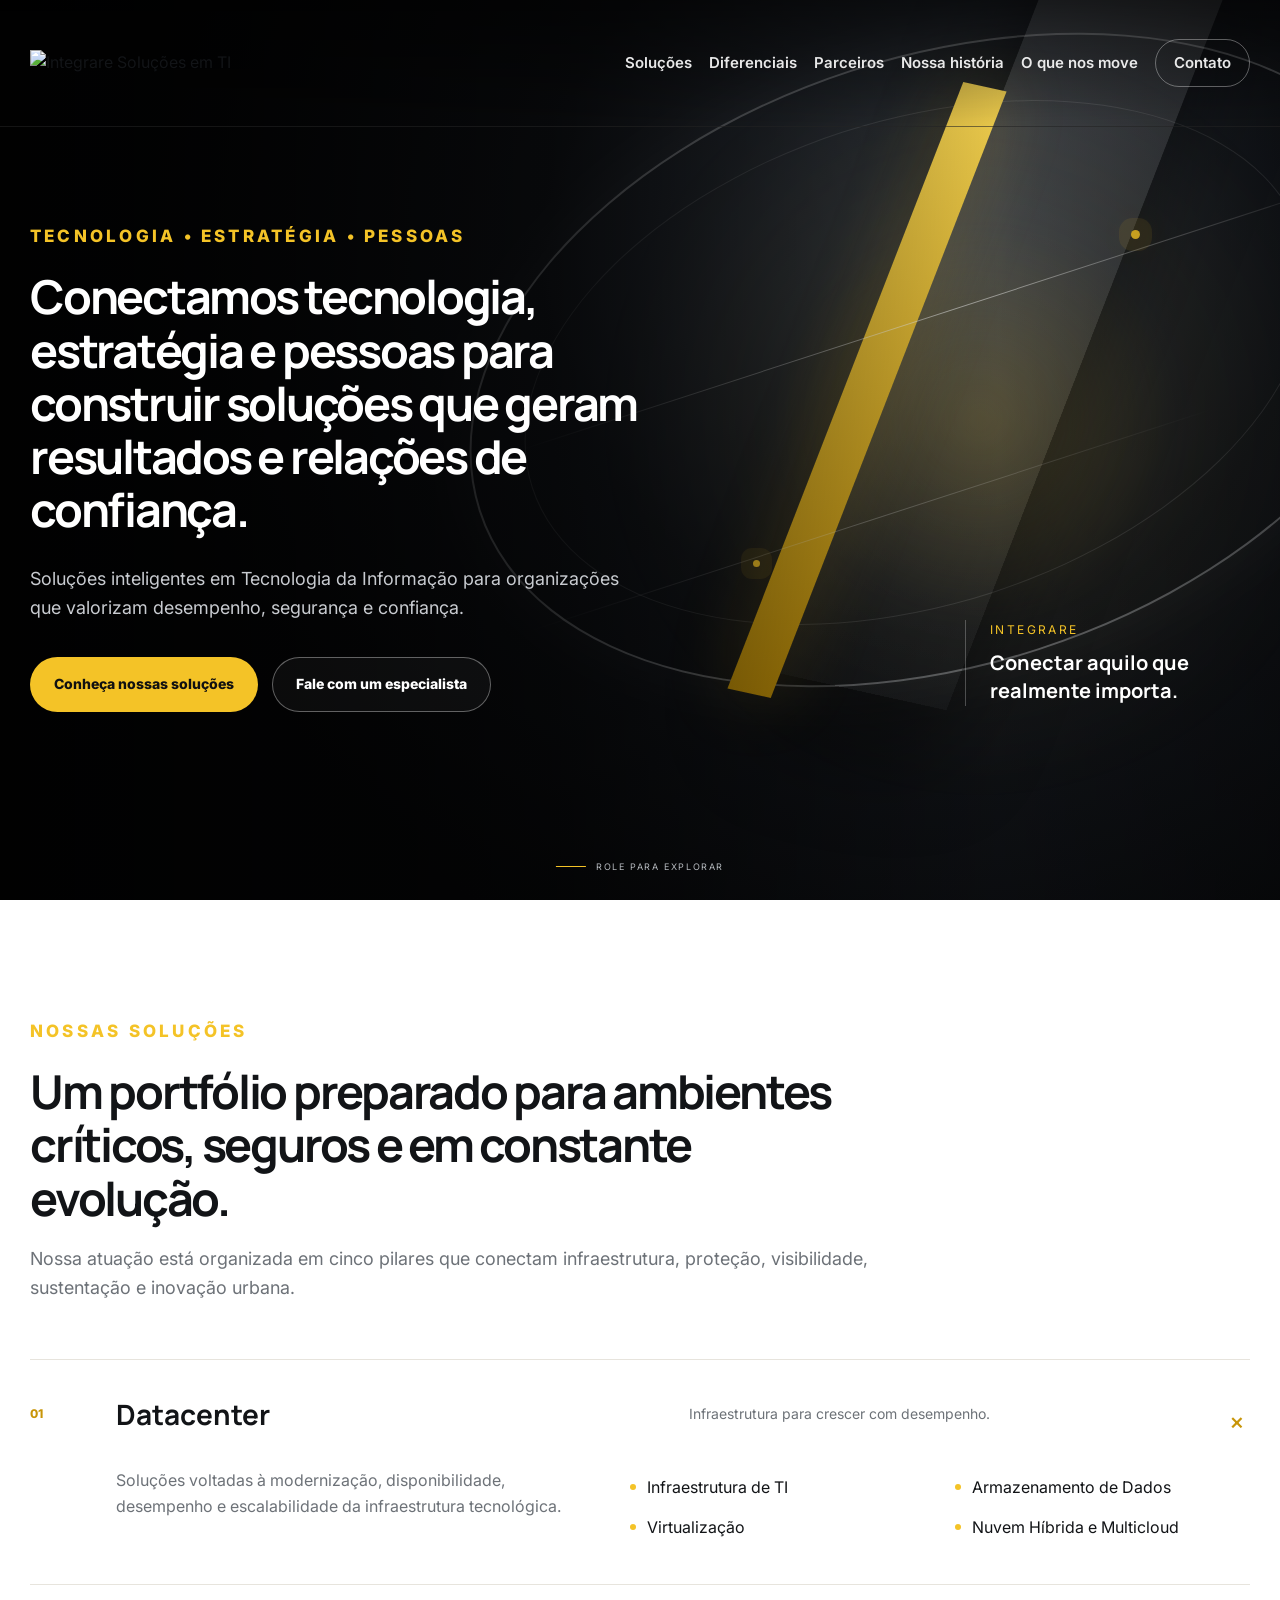
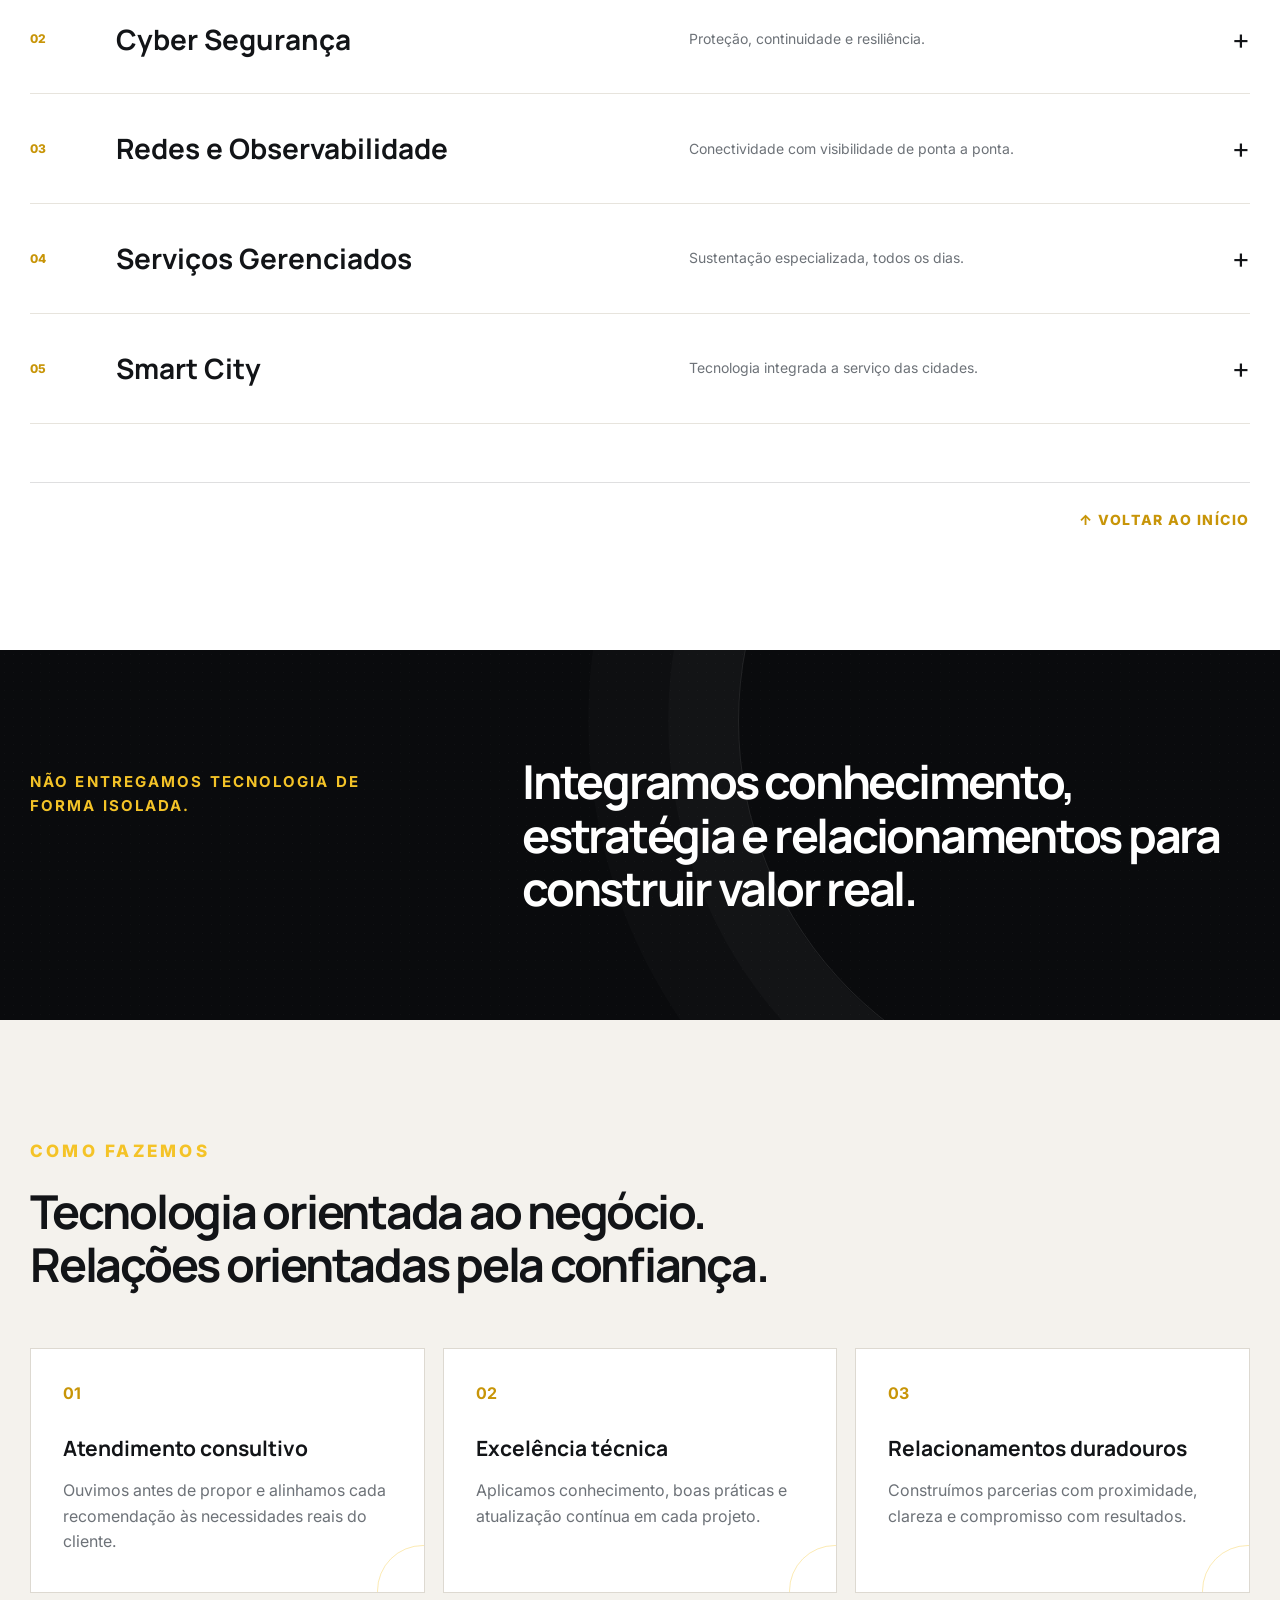
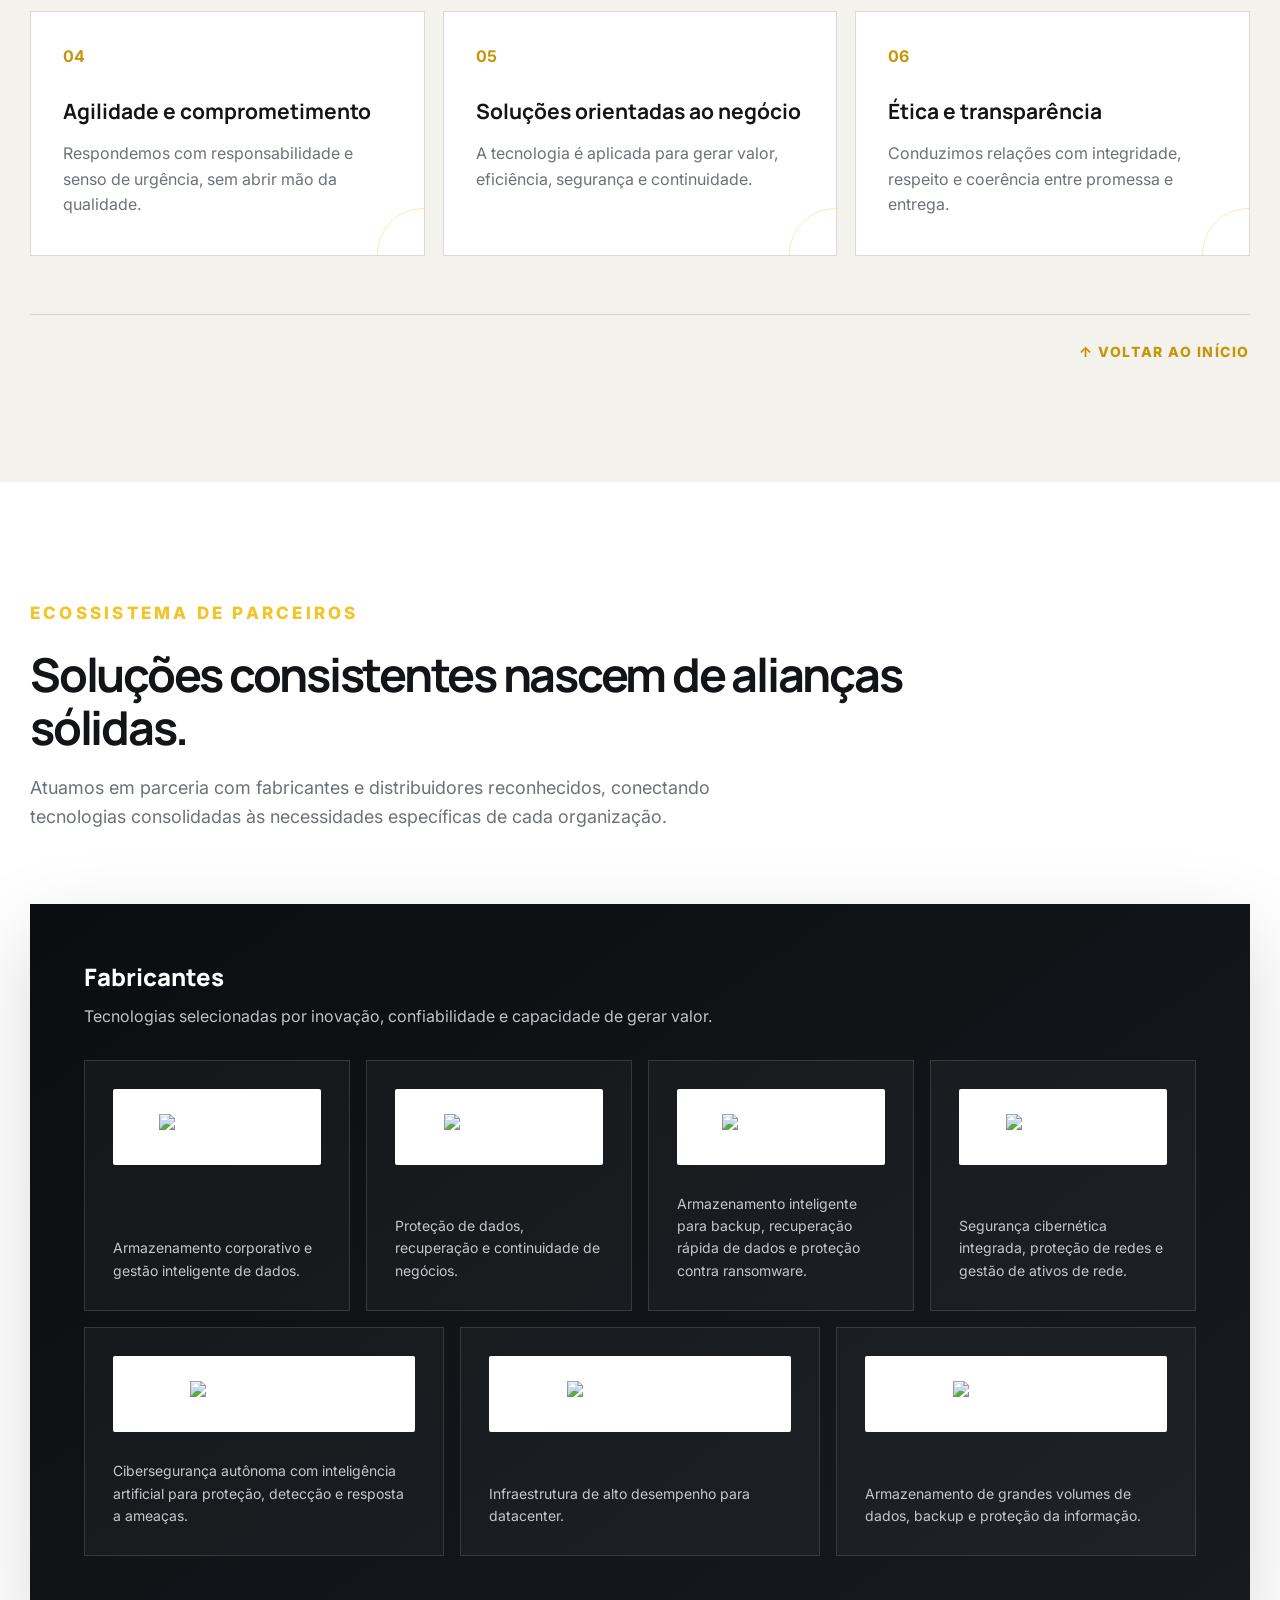
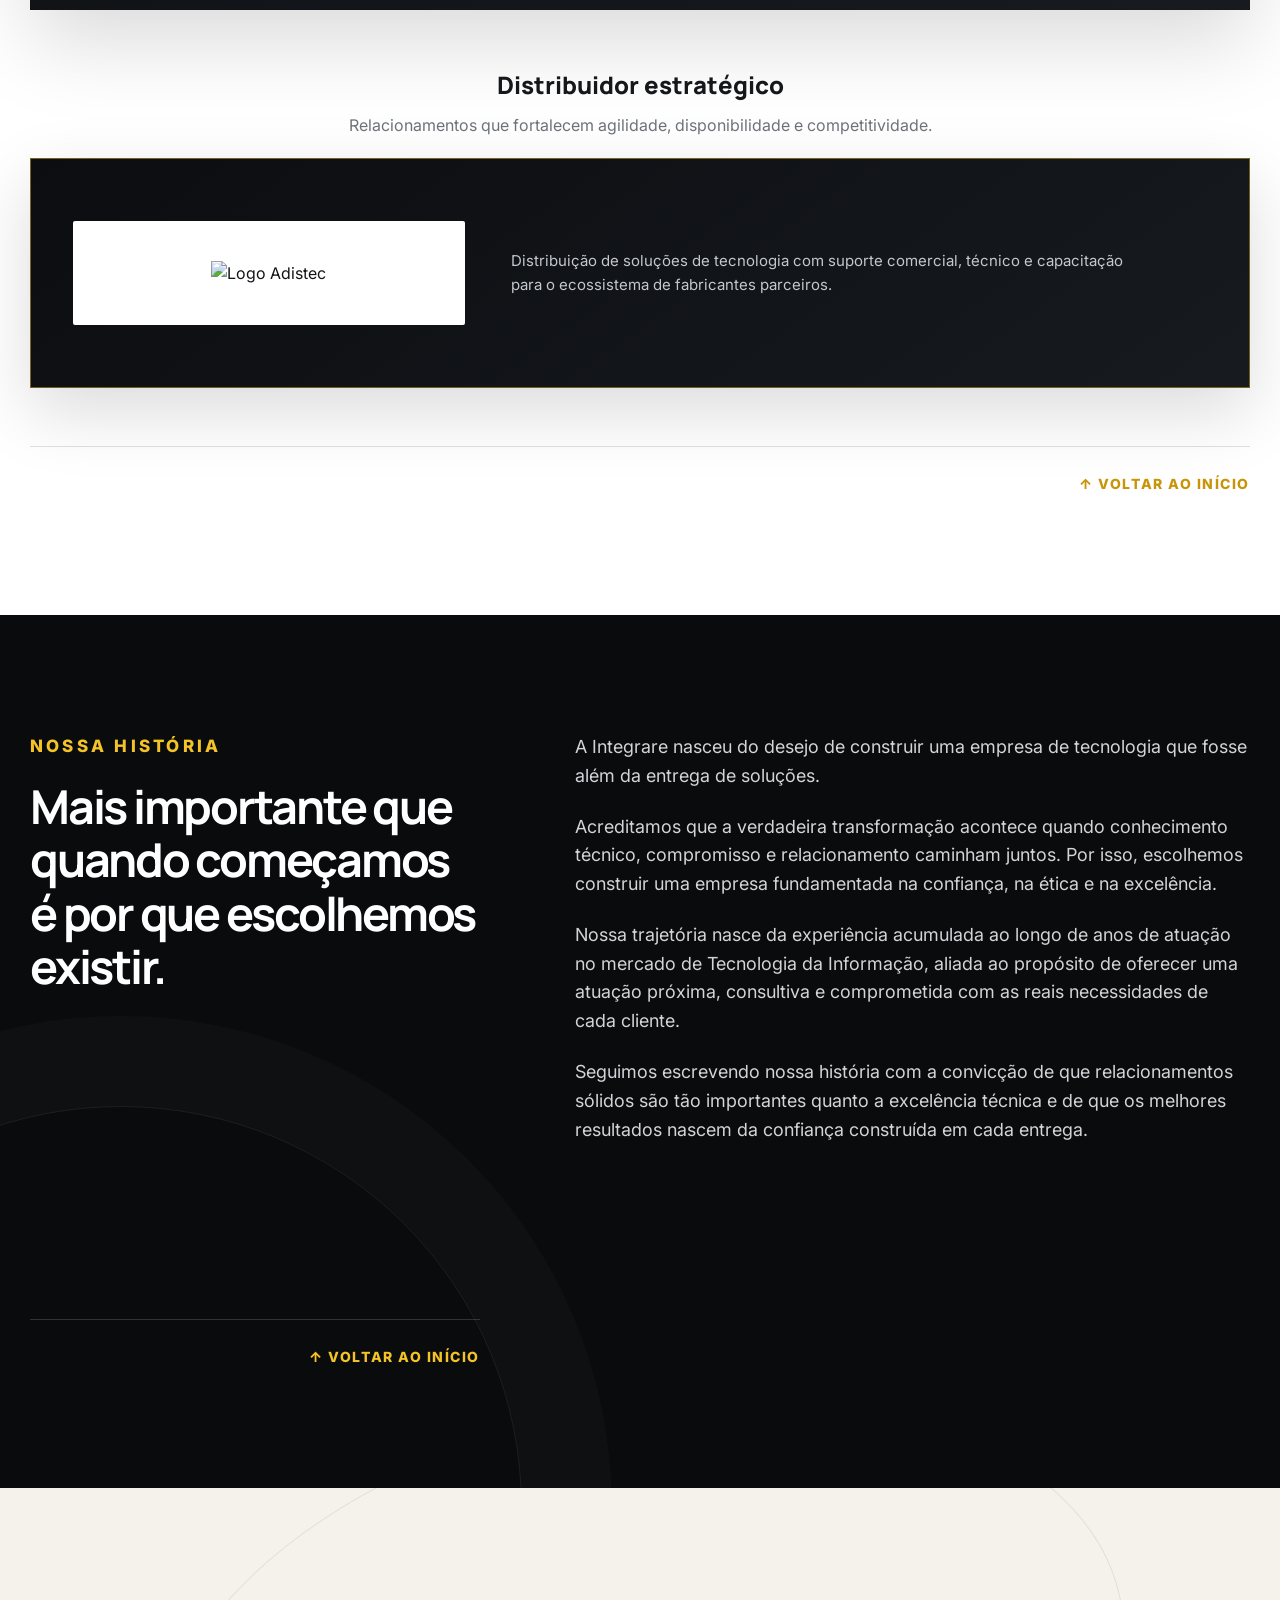
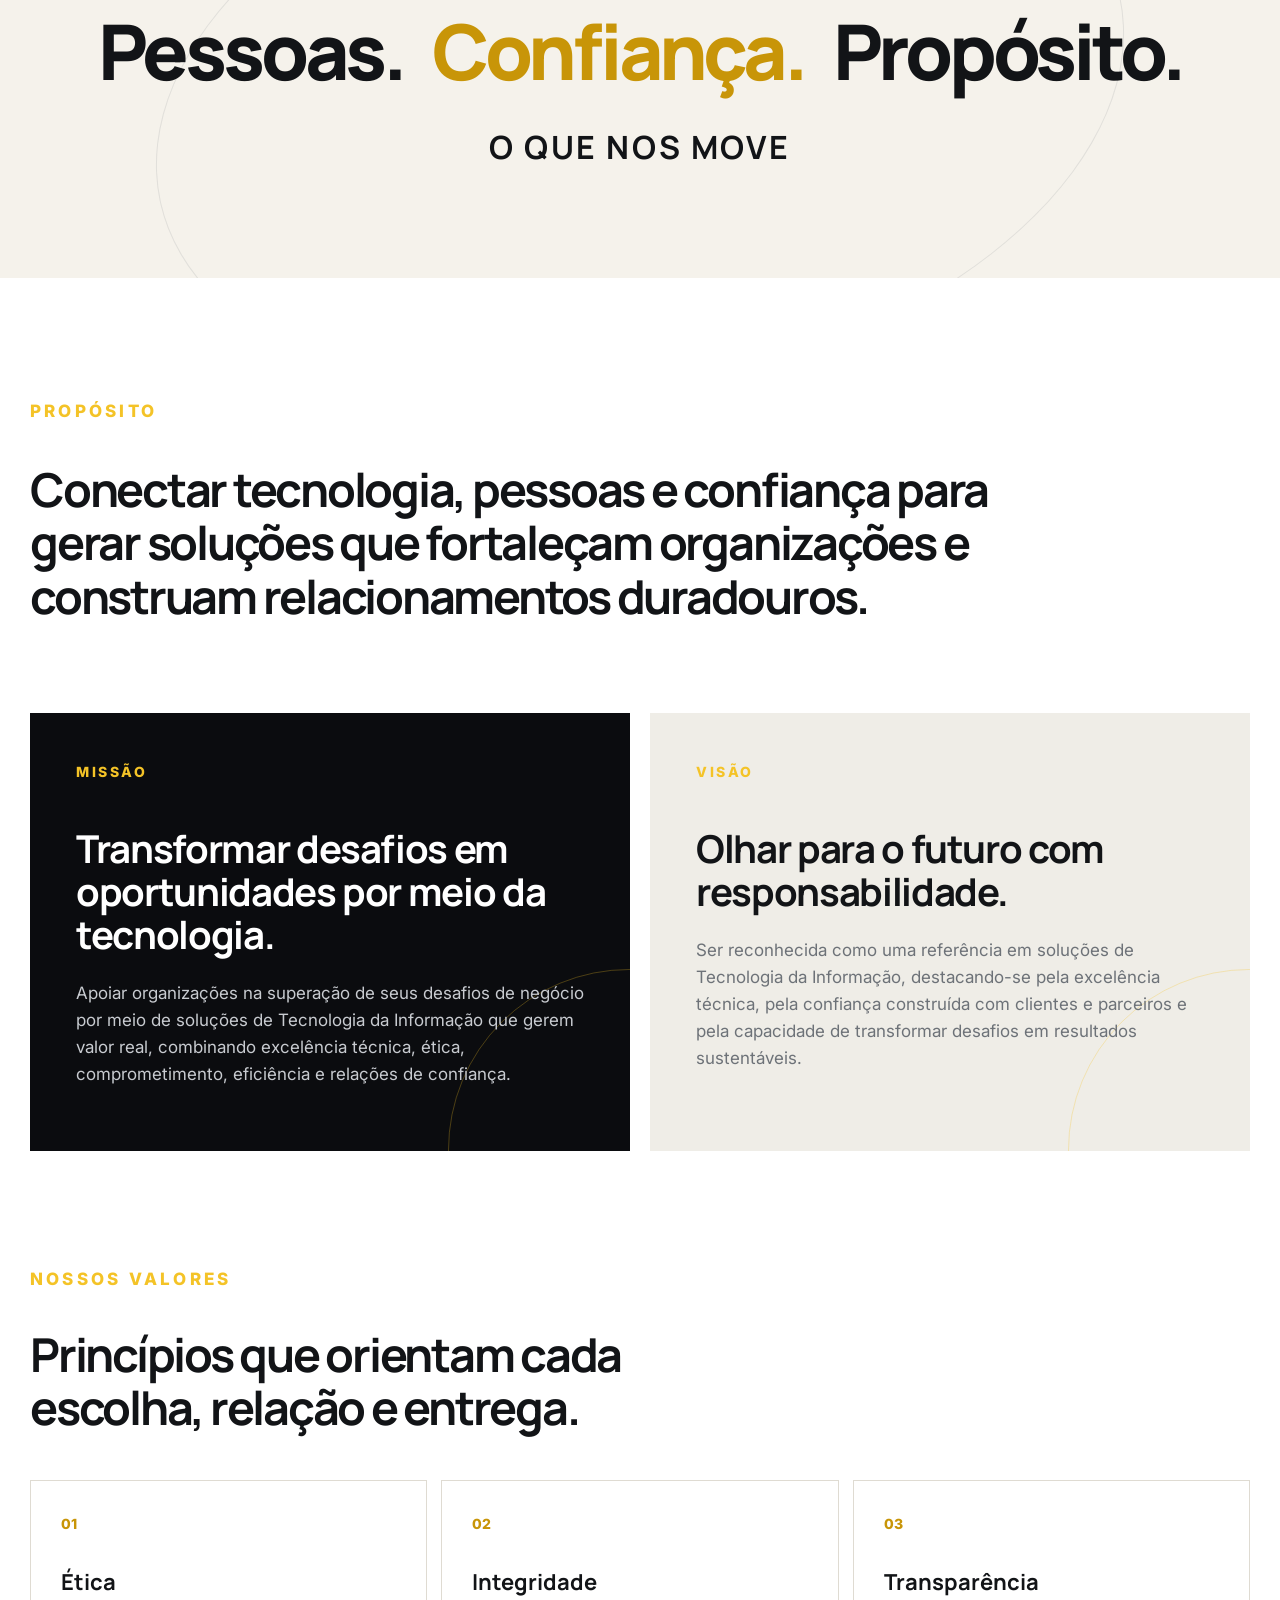
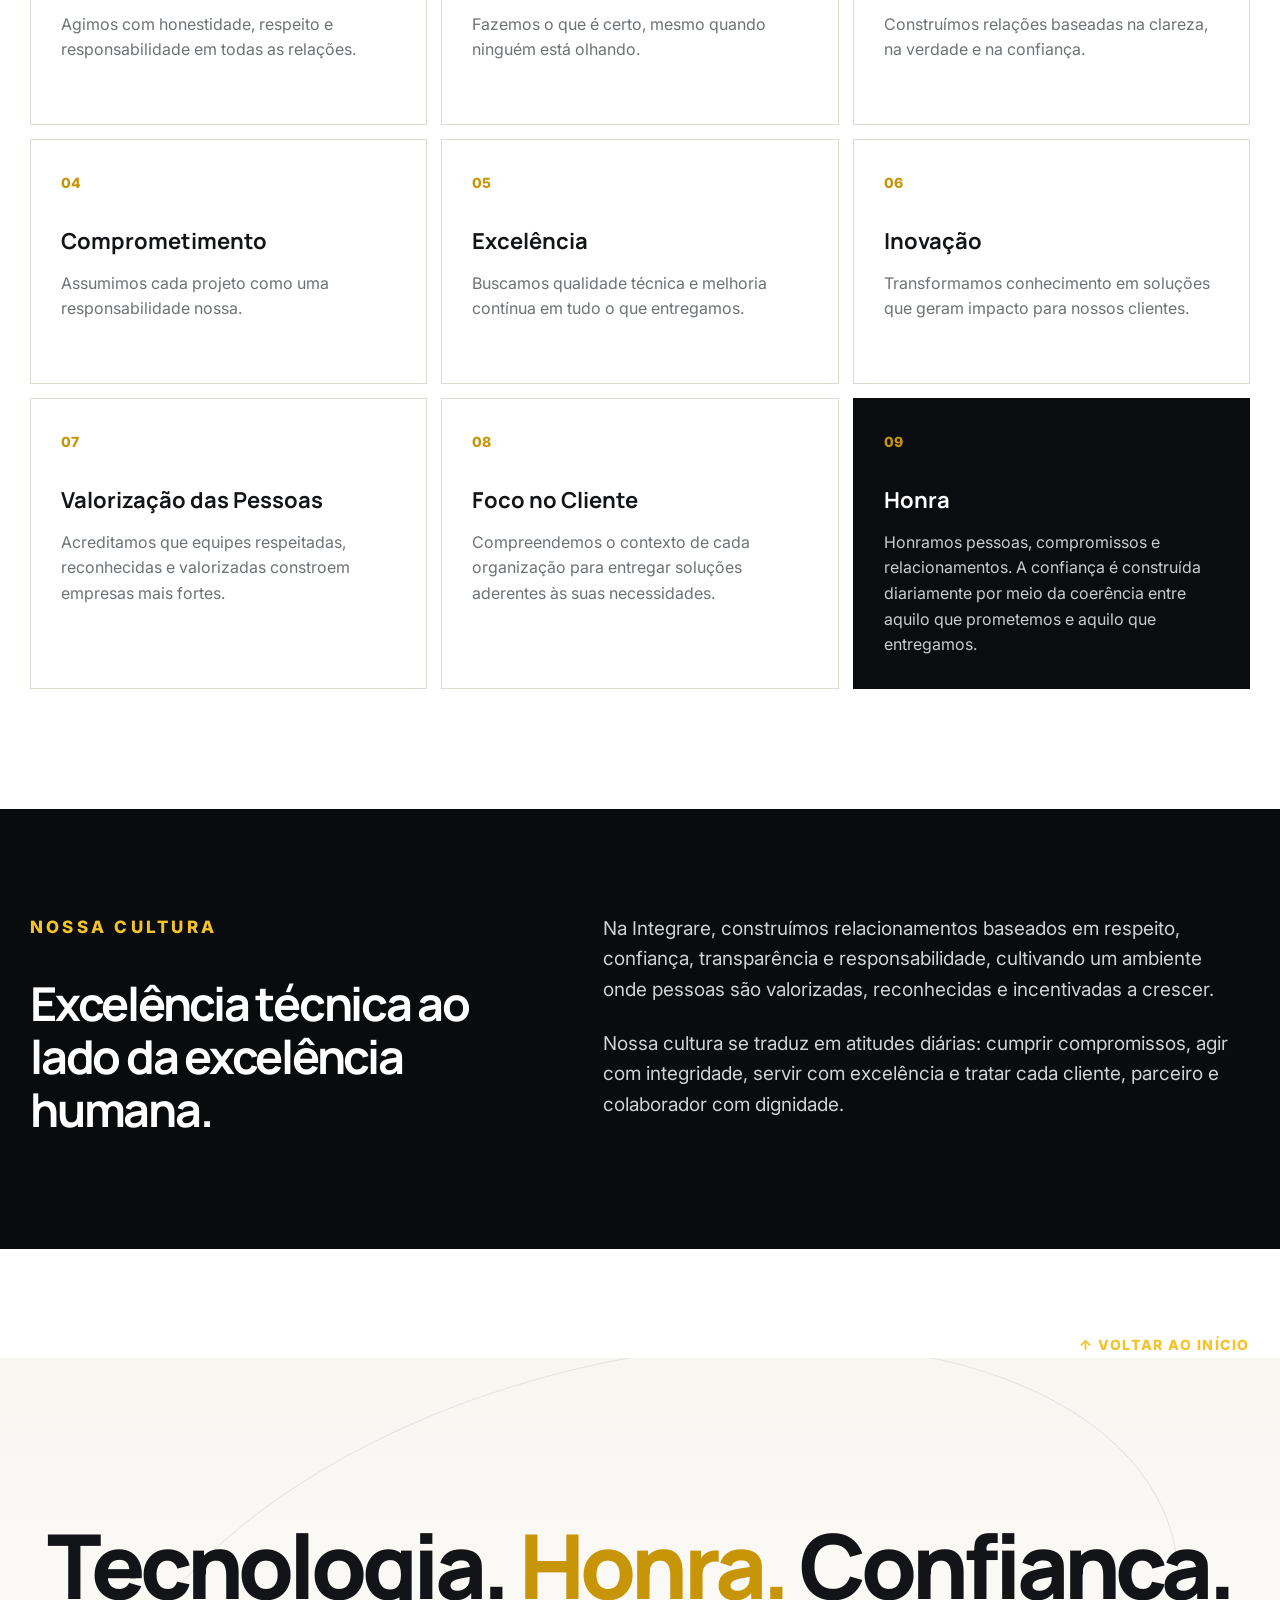
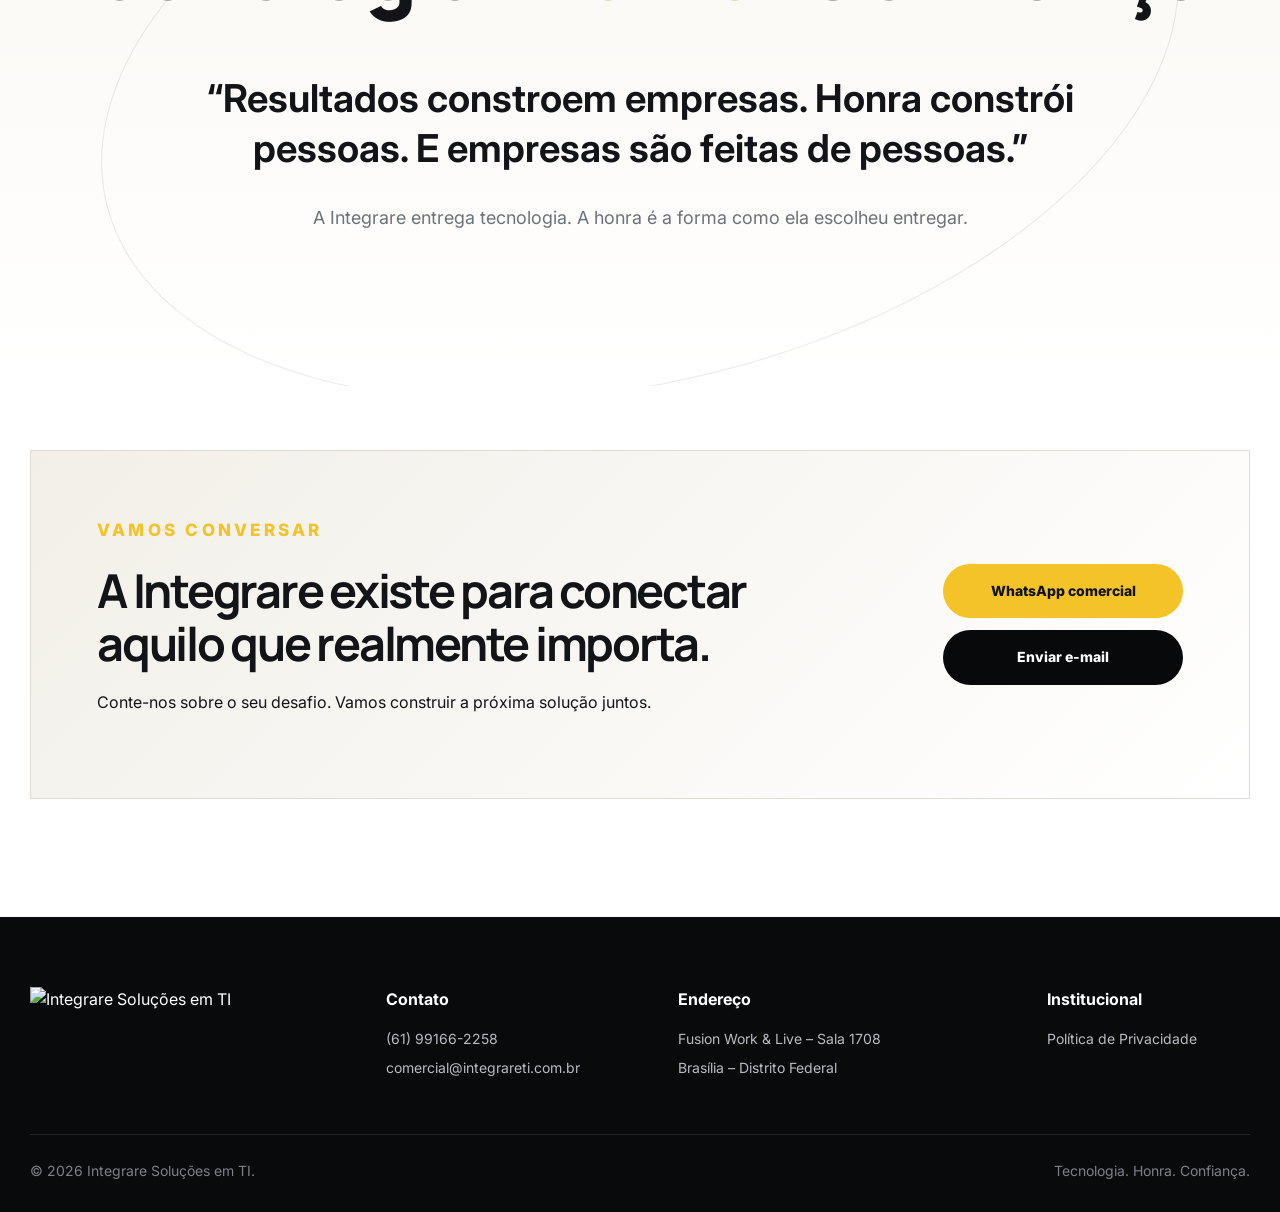
==== index.html @ 8629e9c4 "Add files via upload" ====
<!doctype html>
<html lang="pt-BR">
<head>
  <meta charset="utf-8" />
  <meta name="viewport" content="width=device-width, initial-scale=1" />
  <meta name="description" content="Integrare Soluções em TI — Datacenter, Cyber Segurança, Redes e Observabilidade, Serviços Gerenciados e Smart City." />
  <meta name="theme-color" content="#08090b" />
  <title>Integrare Soluções em TI</title>
  <link rel="icon" href="assets/logo-integrare-black.png" />
  <link rel="preconnect" href="https://fonts.googleapis.com">
  <link rel="preconnect" href="https://fonts.gstatic.com" crossorigin>
  <link href="https://fonts.googleapis.com/css2?family=Inter:wght@400;500;600;700;800&family=Manrope:wght@500;600;700;800&display=swap" rel="stylesheet">
  <link rel="stylesheet" href="styles.css" />
</head>
<body>
  <header class="site-header" id="topo">
    <div class="container nav-wrap">
      <a class="brand" href="#topo" aria-label="Integrare - início">
        <img src="assets/logo-integrare-header-white-cropped.png" alt="Integrare Soluções em TI" />
      </a>
      <button class="menu-toggle" aria-label="Abrir menu" aria-expanded="false">☰</button>
      <nav class="main-nav" aria-label="Navegação principal">
        <a href="#solucoes">Soluções</a>
        <a href="#diferenciais">Diferenciais</a>
        <a href="#parceiros">Parceiros</a>
        <a href="#historia">Nossa história</a>
        <a href="#essencia">O que nos move</a>
        <a class="nav-cta" href="#contato">Contato</a>
      </nav>
    </div>
  </header>

  <main>
    <section class="hero">
      <div class="hero-scene" aria-hidden="true">
        <div class="hero-glow"></div>
        <div class="hero-arc arc-a"></div>
        <div class="hero-arc arc-b"></div>
        <div class="hero-plane plane-a"></div>
        <div class="hero-plane plane-b"></div>
        <div class="hero-line line-a"></div>
        <div class="hero-line line-b"></div>
        <div class="hero-pulse pulse-a"></div>
        <div class="hero-pulse pulse-b"></div>
      </div>
      <div class="container hero-grid">
        <div class="hero-copy reveal">
          <span class="eyebrow">Tecnologia • Estratégia • Pessoas</span>
          <h1 class="editorial-headline">Conectamos tecnologia, estratégia e pessoas para construir soluções que geram resultados e relações de confiança.</h1>
          <p>Soluções inteligentes em Tecnologia da Informação para organizações que valorizam desempenho, segurança e confiança.</p>
          <div class="hero-actions">
            <a class="btn btn-primary" href="#solucoes">Conheça nossas soluções</a>
            <a class="btn btn-ghost" href="https://wa.me/5561991662258" target="_blank" rel="noreferrer">Fale com um especialista</a>
          </div>
        </div>
        <div class="hero-signature reveal">
          <span>Integrare</span>
          <strong>Conectar aquilo que realmente importa.</strong>
        </div>
      </div>
      <a class="scroll-cue" href="#solucoes" aria-label="Ir para soluções"><span></span>Role para explorar</a>
    </section>

    <section class="section section-intro" id="solucoes">
      <div class="container">
        <div class="section-head reveal">
          <span class="eyebrow">Nossas soluções</span>
          <h2 class="editorial-headline">Um portfólio preparado para ambientes críticos, seguros e em constante evolução.</h2>
          <p>Nossa atuação está organizada em cinco pilares que conectam infraestrutura, proteção, visibilidade, sustentação e inovação urbana.</p>
        </div>

        <div class="solution-list">
          <details class="solution-card reveal" open>
            <summary><span>01</span><strong>Datacenter</strong><em>Infraestrutura para crescer com desempenho.</em><i>+</i></summary>
            <div class="solution-content">
              <p>Soluções voltadas à modernização, disponibilidade, desempenho e escalabilidade da infraestrutura tecnológica.</p>
              <ul><li>Infraestrutura de TI</li><li>Virtualização</li><li>Armazenamento de Dados</li><li>Nuvem Híbrida e Multicloud</li></ul>
            </div>
          </details>
          <details class="solution-card reveal">
            <summary><span>02</span><strong>Cyber Segurança</strong><em>Proteção, continuidade e resiliência.</em><i>+</i></summary>
            <div class="solution-content">
              <p>Soluções para proteção de ambientes, continuidade operacional e fortalecimento da postura de segurança das organizações.</p>
              <ul><li>Backup e Recuperação de Dados</li><li>Continuidade de Negócios</li><li>Segurança da Informação</li><li>Proteção contra Ransomware</li><li>Análise de Postura de Segurança</li></ul>
            </div>
          </details>
          <details class="solution-card reveal">
            <summary><span>03</span><strong>Redes e Observabilidade</strong><em>Conectividade com visibilidade de ponta a ponta.</em><i>+</i></summary>
            <div class="solution-content">
              <p>Soluções para conectividade, monitoramento e visibilidade dos ambientes de Tecnologia da Informação.</p>
              <ul><li>Monitoramento e Observabilidade</li><li>Ativos de Rede</li><li>Redes Wireless (Wi‑Fi Corporativo)</li><li>SD-WAN</li><li>Network Access Control (NAC)</li><li>Gerenciamento de Redes</li><li>Performance e Diagnóstico de Rede</li></ul>
            </div>
          </details>
          <details class="solution-card reveal">
            <summary><span>04</span><strong>Serviços Gerenciados</strong><em>Sustentação especializada, todos os dias.</em><i>+</i></summary>
            <div class="solution-content">
              <p>Serviços especializados para sustentação, operação e evolução contínua dos ambientes de Tecnologia da Informação.</p>
              <ul><li>Suporte Especializado</li></ul>
            </div>
          </details>
          <details class="solution-card reveal">
            <summary><span>05</span><strong>Smart City</strong><em>Tecnologia integrada a serviço das cidades.</em><i>+</i></summary>
            <div class="solution-content">
              <p>Soluções integradas para cidades inteligentes, conectando infraestrutura, conectividade, segurança, monitoramento e análise de dados para promover eficiência, inovação, sustentabilidade e qualidade de vida.</p>
            </div>
          </details>
        </div>
        <div class="section-return reveal"><a href="#topo" aria-label="Voltar ao início da página">↑ Voltar ao início</a></div>
      </div>
    </section>

    <section class="impact-band" aria-label="Posicionamento Integrare">
      <div class="impact-noise"></div>
      <div class="container impact-grid reveal">
        <p>Não entregamos tecnologia de forma isolada.</p>
        <h2 class="editorial-headline">Integramos conhecimento, estratégia e relacionamentos para construir valor real.</h2>
      </div>
    </section>

    <section class="section section-soft" id="diferenciais">
      <div class="container">
        <div class="section-head reveal">
          <span class="eyebrow">Como fazemos</span>
          <h2 class="editorial-headline">Tecnologia orientada ao negócio. Relações orientadas pela confiança.</h2>
        </div>
        <div class="cards-grid">
          <article class="info-card reveal"><b>01</b><h3>Atendimento consultivo</h3><p>Ouvimos antes de propor e alinhamos cada recomendação às necessidades reais do cliente.</p></article>
          <article class="info-card reveal"><b>02</b><h3>Excelência técnica</h3><p>Aplicamos conhecimento, boas práticas e atualização contínua em cada projeto.</p></article>
          <article class="info-card reveal"><b>03</b><h3>Relacionamentos duradouros</h3><p>Construímos parcerias com proximidade, clareza e compromisso com resultados.</p></article>
          <article class="info-card reveal"><b>04</b><h3>Agilidade e comprometimento</h3><p>Respondemos com responsabilidade e senso de urgência, sem abrir mão da qualidade.</p></article>
          <article class="info-card reveal"><b>05</b><h3>Soluções orientadas ao negócio</h3><p>A tecnologia é aplicada para gerar valor, eficiência, segurança e continuidade.</p></article>
          <article class="info-card reveal"><b>06</b><h3>Ética e transparência</h3><p>Conduzimos relações com integridade, respeito e coerência entre promessa e entrega.</p></article>
        </div>
        <div class="section-return reveal"><a href="#topo" aria-label="Voltar ao início da página">↑ Voltar ao início</a></div>
      </div>
    </section>

    <section class="section partner-section" id="parceiros">
      <div class="container">
        <div class="section-head partner-intro reveal">
          <span class="eyebrow">Ecossistema de parceiros</span>
          <h2 class="editorial-headline">Soluções consistentes nascem de alianças sólidas.</h2>
          <p>Atuamos em parceria com fabricantes e distribuidores reconhecidos, conectando tecnologias consolidadas às necessidades específicas de cada organização.</p>
        </div>

        <div class="partner-panel reveal">
          <div class="partner-group-head">
            <span>Fabricantes</span>
            <p>Tecnologias selecionadas por inovação, confiabilidade e capacidade de gerar valor.</p>
          </div>
          <div class="partner-cards" aria-label="Fabricantes parceiros">
            <article class="partner-card"><div class="partner-logo"><img src="https://upload.wikimedia.org/wikipedia/commons/e/e4/NetApp_%282020%29.svg" alt="Logo NetApp" loading="lazy"></div><p>Armazenamento corporativo e gestão inteligente de dados.</p></article>
            <article class="partner-card"><div class="partner-logo"><img src="https://upload.wikimedia.org/wikipedia/commons/c/c5/Veeam_logo.svg" alt="Logo Veeam" loading="lazy"></div><p>Proteção de dados, recuperação e continuidade de negócios.</p></article>
            <article class="partner-card"><div class="partner-logo"><img src="https://images.seeklogo.com/logo-png/54/1/exagrid-logo-png_seeklogo-545967.png" alt="Logo ExaGrid" loading="lazy"></div><p>Armazenamento inteligente para backup, recuperação rápida de dados e proteção contra ransomware.</p></article>
            <article class="partner-card"><div class="partner-logo"><img src="https://upload.wikimedia.org/wikipedia/commons/6/62/Fortinet_logo.svg" alt="Logo Fortinet" loading="lazy"></div><p>Segurança cibernética integrada, proteção de redes e gestão de ativos de rede.</p></article>
            <article class="partner-card"><div class="partner-logo"><img src="https://upload.wikimedia.org/wikipedia/commons/3/33/SentinelOne_logo.svg" alt="Logo SentinelOne" loading="lazy"></div><p>Cibersegurança autônoma com inteligência artificial para proteção, detecção e resposta a ameaças.</p></article>
            <article class="partner-card"><div class="partner-logo"><img src="https://upload.wikimedia.org/wikipedia/commons/1/1d/Super_Micro_Computer_Logo.svg" alt="Logo Supermicro" loading="lazy"></div><p>Infraestrutura de alto desempenho para datacenter.</p></article>
            <article class="partner-card"><div class="partner-logo"><img src="https://upload.wikimedia.org/wikipedia/commons/6/63/Quantum_Corporation_logo.svg" alt="Logo Quantum" loading="lazy"></div><p>Armazenamento de grandes volumes de dados, backup e proteção da informação.</p></article>
          </div>
        </div>

        <div class="distributor-wrap reveal">
          <div class="partner-group-head distributor-heading">
            <span>Distribuidor estratégico</span>
            <p>Relacionamentos que fortalecem agilidade, disponibilidade e competitividade.</p>
          </div>
          <article class="partner-card partner-card-featured"><div class="partner-logo"><img src="https://www.adistec.com/ResourcePackages/Adistec/assets/dist/images/adistec.svg" alt="Logo Adistec" loading="lazy"></div><p>Distribuição de soluções de tecnologia com suporte comercial, técnico e capacitação para o ecossistema de fabricantes parceiros.</p></article>
        </div>
        <div class="section-return reveal"><a href="#topo" aria-label="Voltar ao início da página">↑ Voltar ao início</a></div>
      </div>
    </section>

    <section class="section history" id="historia">
      <div class="container history-grid">
        <div class="history-title reveal"><span class="eyebrow">Nossa história</span><h2 class="editorial-headline">Mais importante que quando começamos é por que escolhemos existir.</h2></div>
        <div class="history-copy reveal">
          <p>A Integrare nasceu do desejo de construir uma empresa de tecnologia que fosse além da entrega de soluções.</p>
          <p>Acreditamos que a verdadeira transformação acontece quando conhecimento técnico, compromisso e relacionamento caminham juntos. Por isso, escolhemos construir uma empresa fundamentada na confiança, na ética e na excelência.</p>
          <p>Nossa trajetória nasce da experiência acumulada ao longo de anos de atuação no mercado de Tecnologia da Informação, aliada ao propósito de oferecer uma atuação próxima, consultiva e comprometida com as reais necessidades de cada cliente.</p>
          <p>Seguimos escrevendo nossa história com a convicção de que relacionamentos sólidos são tão importantes quanto a excelência técnica e de que os melhores resultados nascem da confiança construída em cada entrega.</p>
        </div>
        <div class="section-return section-return-dark reveal"><a href="#topo" aria-label="Voltar ao início da página">↑ Voltar ao início</a></div>
      </div>
    </section>

    <section class="essence" id="essencia">
      <div class="essence-opening">
        <div class="container reveal">
          <div class="moving-words" aria-label="Pessoas, confiança e propósito">
            <span>Pessoas.</span><span>Confiança.</span><span>Propósito.</span>
          </div>
          <h2>O que nos move</h2>
        </div>
      </div>

      <div class="container essence-content">
        <article class="purpose-block reveal">
          <span class="eyebrow">Propósito</span>
          <h3 class="editorial-headline">Conectar tecnologia, pessoas e confiança para gerar soluções que fortaleçam organizações e construam relacionamentos duradouros.</h3>
        </article>

        <div class="direction-grid">
          <article class="direction-card reveal">
            <span>Missão</span>
            <h3>Transformar desafios em oportunidades por meio da tecnologia.</h3>
            <p>Apoiar organizações na superação de seus desafios de negócio por meio de soluções de Tecnologia da Informação que gerem valor real, combinando excelência técnica, ética, comprometimento, eficiência e relações de confiança.</p>
          </article>
          <article class="direction-card reveal">
            <span>Visão</span>
            <h3>Olhar para o futuro com responsabilidade.</h3>
            <p>Ser reconhecida como uma referência em soluções de Tecnologia da Informação, destacando-se pela excelência técnica, pela confiança construída com clientes e parceiros e pela capacidade de transformar desafios em resultados sustentáveis.</p>
          </article>
        </div>

        <div class="values-head reveal">
          <span class="eyebrow">Nossos valores</span>
          <h3 class="editorial-headline">Princípios que orientam cada escolha, relação e entrega.</h3>
        </div>
        <div class="values-grid">
          <article class="value-card reveal"><span>01</span><h4>Ética</h4><p>Agimos com honestidade, respeito e responsabilidade em todas as relações.</p></article>
          <article class="value-card reveal"><span>02</span><h4>Integridade</h4><p>Fazemos o que é certo, mesmo quando ninguém está olhando.</p></article>
          <article class="value-card reveal"><span>03</span><h4>Transparência</h4><p>Construímos relações baseadas na clareza, na verdade e na confiança.</p></article>
          <article class="value-card reveal"><span>04</span><h4>Comprometimento</h4><p>Assumimos cada projeto como uma responsabilidade nossa.</p></article>
          <article class="value-card reveal"><span>05</span><h4>Excelência</h4><p>Buscamos qualidade técnica e melhoria contínua em tudo o que entregamos.</p></article>
          <article class="value-card reveal"><span>06</span><h4>Inovação</h4><p>Transformamos conhecimento em soluções que geram impacto para nossos clientes.</p></article>
          <article class="value-card reveal"><span>07</span><h4>Valorização das Pessoas</h4><p>Acreditamos que equipes respeitadas, reconhecidas e valorizadas constroem empresas mais fortes.</p></article>
          <article class="value-card reveal"><span>08</span><h4>Foco no Cliente</h4><p>Compreendemos o contexto de cada organização para entregar soluções aderentes às suas necessidades.</p></article>
          <article class="value-card value-card-honor reveal"><span>09</span><h4>Honra</h4><p>Honramos pessoas, compromissos e relacionamentos. A confiança é construída diariamente por meio da coerência entre aquilo que prometemos e aquilo que entregamos.</p></article>
        </div>
      </div>

      <div class="culture-panel">
        <div class="container culture-grid reveal">
          <div>
            <span class="eyebrow">Nossa cultura</span>
            <h3 class="editorial-headline">Excelência técnica ao lado da excelência humana.</h3>
          </div>
          <div class="culture-copy">
            <p>Na Integrare, construímos relacionamentos baseados em respeito, confiança, transparência e responsabilidade, cultivando um ambiente onde pessoas são valorizadas, reconhecidas e incentivadas a crescer.</p>
            <p>Nossa cultura se traduz em atitudes diárias: cumprir compromissos, agir com integridade, servir com excelência e tratar cada cliente, parceiro e colaborador com dignidade.</p>
          </div>
        </div>
      </div>
      <div class="container"><div class="section-return section-return-dark reveal"><a href="#topo" aria-label="Voltar ao início da página">↑ Voltar ao início</a></div></div>
    </section>

    <section class="manifesto">
      <div class="manifesto-line" aria-hidden="true"></div>
      <div class="container reveal">
        <p class="manifesto-words">Tecnologia. <span>Honra.</span> Confiança.</p>
        <blockquote>“Resultados constroem empresas. Honra constrói pessoas. E empresas são feitas de pessoas.”</blockquote>
        <p>A Integrare entrega tecnologia. A honra é a forma como ela escolheu entregar.</p>
      </div>
    </section>

    <section class="section contact" id="contato">
      <div class="container contact-box reveal">
        <div>
          <span class="eyebrow">Vamos conversar</span>
          <h2 class="editorial-headline">A Integrare existe para conectar aquilo que realmente importa.</h2>
          <p>Conte-nos sobre o seu desafio. Vamos construir a próxima solução juntos.</p>
        </div>
        <div class="contact-actions">
          <a class="btn btn-primary" href="https://wa.me/5561991662258" target="_blank" rel="noreferrer">WhatsApp comercial</a>
          <a class="btn btn-dark" href="mailto:comercial@integrareti.com.br">Enviar e-mail</a>
        </div>
      </div>
    </section>
  </main>

  <footer class="footer">
    <div class="container footer-grid">
      <img src="assets/logo-integrare-white.png" alt="Integrare Soluções em TI" />
      <div><strong>Contato</strong><a href="tel:+5561991662258">(61) 99166-2258</a><a href="mailto:comercial@integrareti.com.br">comercial@integrareti.com.br</a></div>
      <div><strong>Endereço</strong><span>Fusion Work & Live – Sala 1708</span><span>Brasília – Distrito Federal</span></div>
      <div><strong>Institucional</strong><a href="politica-de-privacidade.html">Política de Privacidade</a></div>
    </div>
    <div class="container footer-bottom"><span>© <span id="year"></span> Integrare Soluções em TI.</span><span>Tecnologia. Honra. Confiança.</span></div>
  </footer>

  <script src="script.js"></script>
</body>
</html>
---- styles.css ----
:root{--gold:#f4c327;--gold-deep:#c89508;--black:#08090b;--ink:#121417;--graphite:#262a2f;--gray:#6d7278;--line:#e7e4dd;--soft:#f4f2ed;--white:#fff;--max:1220px}
*{box-sizing:border-box}html{scroll-behavior:smooth}body{margin:0;font-family:Inter,system-ui,-apple-system,BlinkMacSystemFont,"Segoe UI",sans-serif;color:var(--ink);background:#fff;line-height:1.6}a{color:inherit;text-decoration:none}img{max-width:100%;display:block}.container{width:min(var(--max),calc(100% - 48px));margin:auto}
.site-header{position:absolute;inset:0 0 auto;z-index:60;background:linear-gradient(180deg,rgba(0,0,0,.55),transparent);border-bottom:1px solid rgba(255,255,255,.08)}.nav-wrap{height:126px;display:flex;align-items:center;justify-content:space-between}.brand img{width:590px;max-height:112px;object-fit:contain;object-position:left center}.main-nav{display:flex;align-items:center;gap:17px;font-size:15px;font-weight:600;color:#fff}.main-nav a{position:relative;opacity:.9;white-space:nowrap}.main-nav a:not(.nav-cta):after{content:"";position:absolute;left:0;right:100%;bottom:-8px;height:2px;background:var(--gold);transition:.25s}.main-nav a:hover{opacity:1}.main-nav a:hover:after{right:0}.nav-cta{padding:11px 18px;border:1px solid rgba(255,255,255,.38);border-radius:999px}.nav-cta:hover{background:#fff;color:#111}.menu-toggle{display:none;border:0;background:none;color:#fff;font-size:26px}
.hero{position:relative;overflow:hidden;background:radial-gradient(circle at 72% 28%,#333941 0%,#13161b 34%,#08090b 70%);color:#fff;min-height:100vh;display:flex;align-items:center;padding:145px 0 90px}.hero:after{content:"";position:absolute;inset:0;background:linear-gradient(90deg,rgba(0,0,0,.9) 0%,rgba(0,0,0,.62) 43%,rgba(0,0,0,.08) 78%,rgba(0,0,0,.3) 100%);z-index:1}.hero-grid{position:relative;z-index:3;display:grid;grid-template-columns:1.08fr .92fr;gap:80px;align-items:end}.hero-copy{padding:50px 0 70px}.eyebrow{display:inline-block;text-transform:uppercase;letter-spacing:.19em;font-size:17px;font-weight:800;color:var(--gold);margin-bottom:20px}.hero h1{font-family:Manrope,Inter,sans-serif;font-size:clamp(35px,3.65vw,54px);line-height:1.14;letter-spacing:-.048em;margin:0 0 28px;max-width:970px}.hero p{font-size:18px;color:#c8cbd0;max-width:690px;margin:0 0 35px}.hero-actions{display:flex;gap:14px;flex-wrap:wrap}.btn{display:inline-flex;align-items:center;justify-content:center;padding:15px 23px;border-radius:999px;font-weight:800;font-size:14px;transition:.25s;border:1px solid transparent}.btn:hover{transform:translateY(-2px)}.btn-primary{background:var(--gold);color:#111}.btn-ghost{border-color:rgba(255,255,255,.35);color:#fff;background:rgba(255,255,255,.04)}.btn-ghost:hover{background:#fff;color:#111}.btn-dark{background:var(--black);color:#fff}.hero-signature{justify-self:end;max-width:285px;border-left:1px solid rgba(255,255,255,.25);padding-left:24px;margin-bottom:76px}.hero-signature span{display:block;color:var(--gold);font-size:12px;text-transform:uppercase;letter-spacing:.2em;margin-bottom:9px}.hero-signature strong{font-size:20px;line-height:1.35;font-family:Manrope,Inter,sans-serif}.scroll-cue{position:absolute;z-index:4;left:50%;bottom:26px;transform:translateX(-50%);color:#b7bbc0;text-transform:uppercase;letter-spacing:.18em;font-size:9px;display:flex;align-items:center;gap:10px}.scroll-cue span{width:30px;height:1px;background:var(--gold)}
.hero-scene{position:absolute;inset:0;z-index:0;overflow:hidden}.hero-glow{position:absolute;width:800px;height:800px;right:-100px;top:20px;border-radius:50%;background:radial-gradient(circle,rgba(244,195,39,.22),rgba(244,195,39,.04) 35%,transparent 68%);filter:blur(8px)}.hero-arc{position:absolute;border-radius:50%;transform:rotate(-18deg)}.arc-a{width:980px;height:610px;right:-155px;top:55px;border:2px solid rgba(225,228,232,.38);box-shadow:0 0 80px rgba(255,255,255,.05)}.arc-b{width:810px;height:485px;right:-42px;top:120px;border:1px solid rgba(255,255,255,.12)}.hero-plane{position:absolute;transform:skewX(-10deg) rotate(12deg);background:linear-gradient(180deg,rgba(255,255,255,.16),rgba(255,255,255,.015));box-shadow:0 50px 100px rgba(0,0,0,.45)}.plane-a{width:180px;height:780px;right:180px;top:-80px}.plane-b{width:46px;height:620px;right:390px;top:80px;background:linear-gradient(180deg,#ffdc55,var(--gold-deep));box-shadow:0 0 70px rgba(244,195,39,.22)}.hero-line{position:absolute;height:1px;background:linear-gradient(90deg,transparent,rgba(255,255,255,.55),transparent);transform:rotate(-18deg)}.line-a{width:900px;right:-120px;top:310px}.line-b{width:720px;right:50px;top:520px;opacity:.5}.hero-pulse{position:absolute;border-radius:50%;background:var(--gold);box-shadow:0 0 0 12px rgba(244,195,39,.1),0 0 30px rgba(244,195,39,.45)}.pulse-a{width:9px;height:9px;right:140px;top:230px}.pulse-b{width:7px;height:7px;right:520px;top:560px}
.section{padding:118px 0}.section-intro{background:#fff}.section-soft{background:var(--soft)}.section-head{max-width:850px;margin-bottom:56px}.section-head h2,.history h2,.contact h2{font-family:Manrope,Inter,sans-serif;font-size:clamp(36px,4.2vw,58px);line-height:1.08;letter-spacing:-.04em;margin:0 0 20px}.section-head p{font-size:18px;color:var(--gray);margin:0}.solution-list{border-top:1px solid var(--line)}.solution-card{border-bottom:1px solid var(--line);transition:.3s}.solution-card:hover{background:linear-gradient(90deg,rgba(244,195,39,.07),transparent)}.solution-card summary{list-style:none;display:grid;grid-template-columns:66px 1.1fr 1fr 38px;align-items:center;gap:20px;padding:32px 0;cursor:pointer}.solution-card summary::-webkit-details-marker{display:none}.solution-card summary span{font-size:12px;color:var(--gold-deep);font-weight:800}.solution-card summary strong{font-family:Manrope,Inter,sans-serif;font-size:28px}.solution-card summary em{font-style:normal;color:var(--gray);font-size:14px}.solution-card summary i{font-style:normal;font-size:28px;text-align:right;transition:.25s}.solution-card[open] summary i{transform:rotate(45deg);color:var(--gold-deep)}.solution-content{padding:0 0 36px 86px;display:grid;grid-template-columns:1fr 1.35fr;gap:54px}.solution-content p{color:var(--gray);margin:0}.solution-content ul{margin:0;padding:0;list-style:none;columns:2;column-gap:30px}.solution-content li{break-inside:avoid;padding:7px 0 7px 17px;position:relative}.solution-content li:before{content:"";width:6px;height:6px;border-radius:50%;background:var(--gold);position:absolute;left:0;top:16px}
.impact-band{position:relative;overflow:hidden;background:#0a0b0d;color:#fff;padding:105px 0}.impact-band:before{content:"";position:absolute;right:-220px;top:-310px;width:760px;height:760px;border:1px solid rgba(255,255,255,.1);border-radius:50%;box-shadow:0 0 0 70px rgba(255,255,255,.02),0 0 0 150px rgba(255,255,255,.015)}.impact-grid{position:relative;z-index:2;display:grid;grid-template-columns:.7fr 1.3fr;gap:100px;align-items:start}.impact-grid p{color:var(--gold);font-weight:700;text-transform:uppercase;letter-spacing:.14em;font-size:15px}.impact-grid h2{font-family:Manrope,Inter,sans-serif;font-size:clamp(38px,5vw,68px);line-height:1.06;letter-spacing:-.045em;margin:0;max-width:860px}.impact-noise{position:absolute;inset:0;opacity:.15;background-image:radial-gradient(rgba(255,255,255,.16) .7px,transparent .7px);background-size:9px 9px}
.cards-grid{display:grid;grid-template-columns:repeat(3,1fr);gap:18px}.info-card{padding:32px;border:1px solid #ddd9d1;background:#fff;min-height:245px;transition:.3s;position:relative;overflow:hidden}.info-card:after{content:"";position:absolute;width:90px;height:90px;border:1px solid rgba(244,195,39,.35);border-radius:50%;right:-45px;bottom:-45px;transition:.35s}.info-card:hover{transform:translateY(-7px);box-shadow:0 22px 60px rgba(0,0,0,.09);border-color:#cfc9bd}.info-card:hover:after{transform:scale(1.45);background:rgba(244,195,39,.08)}.info-card b{color:var(--gold-deep);font-size:16px}.info-card h3{font-family:Manrope,Inter,sans-serif;font-size:21px;margin:26px 0 12px}.info-card p{color:var(--gray);margin:0}.partner-section{background:#fff}.partner-grid{display:grid;grid-template-columns:.72fr 1.28fr;gap:75px;align-items:start}.partner-panel{background:linear-gradient(145deg,#0d0f12,#171a1f);color:#fff;padding:46px;box-shadow:0 30px 80px rgba(0,0,0,.15)}.partner-group+.partner-group{margin-top:42px;padding-top:36px;border-top:1px solid rgba(255,255,255,.13)}.partner-group-head{margin-bottom:24px}.partner-group-head span{font-family:Manrope,Inter,sans-serif;font-size:24px;font-weight:800}.partner-group-head p{color:#c9ccd1;margin:8px 0 0}.partner-cards{display:grid;grid-template-columns:repeat(2,minmax(0,1fr));gap:12px}.partner-card{padding:22px;border:1px solid rgba(255,255,255,.12);background:rgba(255,255,255,.035);transition:transform .25s ease,border-color .25s ease,background .25s ease}.partner-logo{height:54px;display:flex;align-items:center;margin-bottom:16px}.partner-logo img{display:block;max-width:170px;max-height:48px;width:auto;height:auto;object-fit:contain;filter:drop-shadow(0 2px 8px rgba(0,0,0,.18))}.partner-card-featured .partner-logo{height:58px}.partner-card-featured .partner-logo img{max-width:190px;max-height:52px}
.partner-card:hover{transform:translateY(-3px);border-color:rgba(244,195,39,.45);background:rgba(244,195,39,.06)}.partner-card strong{display:block;font-family:Manrope,Inter,sans-serif;font-size:18px;color:#fff;margin-bottom:7px}.partner-card p{color:#bfc3c9;margin:0;font-size:14px;line-height:1.55}.partner-card-featured{border-color:rgba(244,195,39,.42);background:linear-gradient(135deg,rgba(244,195,39,.12),rgba(255,255,255,.035))}.partner-card-featured strong{color:var(--gold)}.history{background:#0a0b0d;color:#fff;position:relative;overflow:hidden}.history:after{content:"";position:absolute;left:-280px;bottom:-420px;width:800px;height:800px;border-radius:50%;border:1px solid rgba(255,255,255,.08);box-shadow:0 0 0 90px rgba(255,255,255,.02)}.history-grid{position:relative;z-index:2;display:grid;grid-template-columns:.8fr 1.2fr;gap:95px}.history .eyebrow{color:var(--gold)}.history-copy p{font-size:18px;color:#d1d4d8;margin-top:0;margin-bottom:22px}.manifesto{position:relative;overflow:hidden;padding:135px 0;text-align:center;background:linear-gradient(180deg,#f8f6f1,#fff)}.manifesto-line{position:absolute;width:1100px;height:620px;border:1px solid rgba(130,135,140,.18);border-radius:50%;left:50%;top:50%;transform:translate(-50%,-50%) rotate(-14deg)}.manifesto-words{position:relative;font-family:Manrope,Inter,sans-serif;font-size:clamp(44px,7vw,92px);font-weight:800;letter-spacing:-.055em;margin:0 0 38px}.manifesto-words span{color:var(--gold-deep)}.manifesto blockquote{position:relative;font-size:clamp(24px,3vw,41px);line-height:1.3;max-width:980px;margin:0 auto 30px;font-weight:650}.manifesto p:last-child{position:relative;color:var(--gray);font-size:18px}.contact{padding-top:64px}.contact-box{background:linear-gradient(135deg,#f2efe8,#fff);padding:66px;display:flex;align-items:center;justify-content:space-between;gap:45px;border:1px solid #e2ddd3}.contact-box>div:first-child{max-width:760px}.contact-actions{display:flex;flex-direction:column;gap:12px;min-width:240px}
.footer{background:#090a0c;color:#fff;padding:70px 0 22px}.footer-grid{display:grid;grid-template-columns:1.25fr 1fr 1.3fr .8fr;gap:38px}.footer img{width:255px}.footer strong{display:block;margin-bottom:15px}.footer a,.footer span{display:block;color:#b8bbc0;margin:7px 0;font-size:14px}.footer-bottom{border-top:1px solid rgba(255,255,255,.1);margin-top:48px;padding-top:18px;display:flex;justify-content:space-between}.footer-bottom span{display:inline;color:#7d8186}.reveal{opacity:0;transform:translateY(26px);transition:opacity .75s ease,transform .75s ease}.reveal.visible{opacity:1;transform:none}
@media(max-width:980px){.partner-cards{grid-template-columns:1fr}.main-nav{position:absolute;left:20px;right:20px;top:80px;background:#111318;padding:24px;box-shadow:0 18px 45px rgba(0,0,0,.35);display:none;flex-direction:column;align-items:flex-start}.main-nav.open{display:flex}.menu-toggle{display:block}.hero-grid,.partner-grid,.history-grid,.impact-grid{grid-template-columns:1fr}.hero-signature{justify-self:start;margin:0 0 55px}.hero-scene{opacity:.62}.cards-grid{grid-template-columns:1fr 1fr}.solution-content{grid-template-columns:1fr;padding-left:0}.solution-card summary{grid-template-columns:50px 1fr 32px}.solution-card summary em{display:none}.contact-box{align-items:flex-start;flex-direction:column}.contact-actions{flex-direction:row;min-width:0}.footer-grid{grid-template-columns:1fr 1fr}}
@media(max-width:640px){.container{width:min(100% - 28px,var(--max))}.brand img{width:330px;max-height:74px}.nav-wrap{height:92px}.hero{min-height:auto;padding:135px 0 90px}.hero-grid{display:block}.hero-copy{padding:15px 0 35px}.hero h1{font-size:38px;line-height:1.1}.hero p{font-size:17px}.hero-signature{display:none}.hero-scene{opacity:.38;transform:scale(.85);transform-origin:right center}.scroll-cue{display:none}.section{padding:82px 0}.section-head h2,.history h2,.contact h2{font-size:38px}.solution-card summary strong{font-size:21px}.solution-content ul{columns:1}.impact-band{padding:85px 0}.impact-grid{gap:30px}.cards-grid{grid-template-columns:1fr}.contact-box{padding:40px 25px}.contact-actions{flex-direction:column;width:100%}.footer-grid{grid-template-columns:1fr}.footer-bottom{flex-direction:column;gap:7px}.manifesto{padding:96px 0}.manifesto-line{width:800px;height:460px}}

/* O que nos move */
.essence{background:#fff}.essence-opening{position:relative;overflow:hidden;background:#f5f2eb;padding:125px 0 105px;text-align:center}.essence-opening:before{content:"";position:absolute;width:980px;height:580px;border:1px solid rgba(120,124,130,.16);border-radius:50%;left:50%;top:54%;transform:translate(-50%,-50%) rotate(-12deg)}.essence-opening .container{position:relative}.moving-words{display:flex;justify-content:center;flex-wrap:wrap;gap:14px 28px;margin:0 0 22px;font-family:Manrope,Inter,sans-serif;font-weight:800;font-size:clamp(40px,6vw,82px);letter-spacing:-.055em;line-height:1}.moving-words span:nth-child(2){color:var(--gold-deep)}.essence-opening h2{font-family:Manrope,Inter,sans-serif;font-size:clamp(22px,2.5vw,34px);letter-spacing:.08em;text-transform:uppercase;margin:32px 0 0}.essence-content{padding:120px 0}.purpose-block{max-width:1050px;margin-bottom:90px}.purpose-block h3{font-family:Manrope,Inter,sans-serif;font-size:clamp(38px,5vw,66px);line-height:1.08;letter-spacing:-.045em;margin:18px 0 0}.direction-grid{display:grid;grid-template-columns:1fr 1fr;gap:20px;margin-bottom:115px}.direction-card{min-height:430px;padding:46px;background:#0b0c0f;color:#fff;position:relative;overflow:hidden}.direction-card:nth-child(2){background:#efede7;color:var(--ink)}.direction-card:after{content:"";position:absolute;width:360px;height:360px;border:1px solid rgba(244,195,39,.28);border-radius:50%;right:-180px;bottom:-180px}.direction-card>span{color:var(--gold);text-transform:uppercase;letter-spacing:.18em;font-size:14px;font-weight:800}.direction-card h3{font-family:Manrope,Inter,sans-serif;font-size:clamp(28px,3vw,42px);line-height:1.12;letter-spacing:-.035em;margin:42px 0 24px;max-width:520px}.direction-card p{color:#c8cbd0;font-size:17px;max-width:570px;position:relative;z-index:1}.direction-card:nth-child(2) p{color:var(--gray)}.values-head{max-width:760px;margin-bottom:46px}.values-head h3{font-family:Manrope,Inter,sans-serif;font-size:clamp(34px,4vw,52px);line-height:1.1;letter-spacing:-.04em;margin:14px 0 0}.values-grid{display:grid;grid-template-columns:repeat(3,1fr);gap:14px}.value-card{position:relative;min-height:245px;padding:30px;border:1px solid #dfdbd2;background:#fff;transition:.3s;overflow:hidden}.value-card:before{content:"";position:absolute;left:0;top:0;width:0;height:3px;background:var(--gold);transition:.35s}.value-card:hover{transform:translateY(-6px);box-shadow:0 20px 55px rgba(0,0,0,.08)}.value-card:hover:before{width:100%}.value-card span{font-size:14px;font-weight:800;color:var(--gold-deep)}.value-card h4{font-family:Manrope,Inter,sans-serif;font-size:22px;margin:28px 0 12px}.value-card p{color:var(--gray);margin:0}.value-card-honor{background:#0b0c0f;color:#fff;border-color:#0b0c0f}.value-card-honor p{color:#c9ccd0}.culture-panel{background:#0a0b0d;color:#fff;padding:105px 0}.culture-grid{display:grid;grid-template-columns:.85fr 1.15fr;gap:95px}.culture-grid h3{font-family:Manrope,Inter,sans-serif;font-size:clamp(38px,4.5vw,60px);line-height:1.08;letter-spacing:-.045em;margin:16px 0 0}.culture-copy p{font-size:19px;color:#d0d3d7;margin:0 0 24px}
@media(max-width:980px){.direction-grid,.culture-grid{grid-template-columns:1fr}.values-grid{grid-template-columns:1fr 1fr}.direction-card{min-height:auto}.culture-grid{gap:42px}}
@media(max-width:640px){.essence-opening{padding:92px 0 78px}.essence-content{padding:82px 0}.moving-words{display:block}.moving-words span{display:block;margin:8px 0}.direction-grid{margin-bottom:82px}.direction-card{padding:34px 25px}.values-grid{grid-template-columns:1fr}.value-card{min-height:auto}.culture-panel{padding:82px 0}}

/* Navegação de retorno ao Hero */
.section-return{
  margin-top:58px;
  padding-top:24px;
  border-top:1px solid rgba(32,33,36,.14);
  text-align:right;
}
.section-return a{
  display:inline-flex;
  align-items:center;
  gap:9px;
  color:var(--gold-deep);
  font-size:14px;
  font-weight:800;
  letter-spacing:.11em;
  text-transform:uppercase;
  transition:transform .25s ease,color .25s ease;
}
.section-return a:hover{transform:translateY(-3px);color:#8f6b00}
.section-return-dark{border-top-color:rgba(255,255,255,.16)}
.section-return-dark a{color:var(--gold)}
.section-return-dark a:hover{color:#ffe486}
@media(max-width:640px){
  .section-return{margin-top:42px;text-align:center}
}

/* Ajustes finos do Hero e logos locais dos parceiros */
.partner-logo{min-height:64px}
.partner-logo img{width:min(100%,205px);max-width:205px;max-height:58px;object-fit:contain;object-position:left center}
.partner-card-featured .partner-logo img{max-width:230px;max-height:62px}
@media(max-width:980px){.brand img{width:470px;max-height:96px}.main-nav{font-size:15px;gap:18px}}
@media(max-width:640px){.brand img{width:330px;max-height:74px}.hero h1{font-size:34px;line-height:1.15}.eyebrow{font-size:15px}}


/* Padronização editorial das frases de destaque */
h1.editorial-headline,
h2.editorial-headline,
h3.editorial-headline{
  font-family:Manrope,Inter,sans-serif;
  font-size:clamp(35px,3.65vw,54px);
  font-weight:700;
  line-height:1.14;
  letter-spacing:-.048em;
  max-width:970px;
}

@media(max-width:640px){
  h1.editorial-headline,
  h2.editorial-headline,
  h3.editorial-headline{
    font-size:38px;
    line-height:1.1;
    letter-spacing:-.04em;
  }
}

/* Ecossistema de parceiros — composição editorial refinada */
.partner-section{background:#fff}
.partner-intro{max-width:980px;margin-bottom:72px}
.partner-intro p{max-width:760px}
.partner-panel{background:linear-gradient(145deg,#0b0d10,#171a1f);color:#fff;padding:54px;box-shadow:0 30px 80px rgba(0,0,0,.15)}
.partner-panel .partner-group-head{margin-bottom:30px}
.partner-group-head span{font-family:Manrope,Inter,sans-serif;font-size:24px;font-weight:800}
.partner-group-head p{color:#bfc3c9;margin:8px 0 0}
.partner-cards{display:grid;grid-template-columns:repeat(12,minmax(0,1fr));gap:16px}
.partner-card{grid-column:span 3;min-height:220px;padding:28px;border:1px solid rgba(255,255,255,.13);background:rgba(255,255,255,.035);display:flex;flex-direction:column;justify-content:space-between;transition:transform .25s ease,border-color .25s ease,background .25s ease}
.partner-card:nth-child(n+5){grid-column:span 4}
.partner-card:hover{transform:translateY(-4px);border-color:rgba(244,195,39,.42);background:rgba(244,195,39,.055)}
.partner-logo{height:76px;display:flex;align-items:center;margin-bottom:28px}
.partner-logo img{display:block;width:auto;height:auto;max-width:100%;max-height:68px;object-fit:contain;object-position:left center;filter:drop-shadow(0 2px 8px rgba(0,0,0,.16))}
.partner-card p{color:#c4c8ce;margin:0;font-size:14px;line-height:1.6}
.distributor-wrap{max-width:560px;margin:56px auto 0;text-align:center}
.distributor-heading{margin-bottom:20px}
.distributor-heading span{color:#15171a}
.distributor-heading p{color:var(--gray)}
.partner-card-featured{min-height:210px;text-align:left;background:linear-gradient(145deg,#0b0d10,#171a1f);border-color:rgba(244,195,39,.45);box-shadow:0 24px 65px rgba(0,0,0,.14)}
.partner-card-featured .partner-logo{height:72px;justify-content:center;margin-bottom:24px}
.partner-card-featured .partner-logo img{max-width:290px;max-height:68px;object-position:center}
.partner-card-featured p{text-align:center;max-width:430px;margin:0 auto}
@media(max-width:1080px){.partner-card{grid-column:span 6!important}.partner-card:last-child{grid-column:4/span 6!important}}
@media(max-width:680px){.partner-intro{margin-bottom:48px}.partner-panel{padding:30px 20px}.partner-card,.partner-card:last-child{grid-column:1/-1!important;min-height:190px}.partner-logo{height:64px}.partner-logo img{max-height:56px}.distributor-wrap{margin-top:42px}.partner-card-featured{padding:28px 22px}}


/* Ajustes finais — ecossistema de parceiros */
@media (min-width: 981px){
  .partner-intro .section-headline{white-space:nowrap;max-width:none}
}
.partner-panel{width:100%;box-sizing:border-box}
.partner-logo{background:#fff;border-radius:2px;padding:16px 18px;box-sizing:border-box;justify-content:center}
.partner-logo img{object-position:center!important;max-width:100%;max-height:54px;filter:none!important}
.partner-card:nth-child(6) .partner-logo img{max-height:64px}
.partner-card:nth-child(7) .partner-logo img{max-height:48px}
.distributor-wrap{max-width:none;width:100%;margin:56px 0 0;text-align:left}
.distributor-heading{text-align:center}
.partner-card-featured{width:100%;min-height:230px;padding:34px 42px;box-sizing:border-box;display:grid;grid-template-columns:minmax(220px,.72fr) 1.28fr;align-items:center;gap:46px}
.partner-card-featured .partner-logo{height:104px;margin:0;justify-content:center}
.partner-card-featured .partner-logo img{max-width:310px;max-height:74px}
.partner-card-featured p{text-align:left;max-width:620px;margin:0;font-size:15px}
@media(max-width:980px){
  .partner-card-featured{grid-template-columns:1fr;gap:24px;text-align:center}
  .partner-card-featured p{text-align:center;margin:0 auto}
}
@media(max-width:680px){
  .partner-intro .section-headline{white-space:normal}
  .partner-card-featured{padding:28px 22px}
}
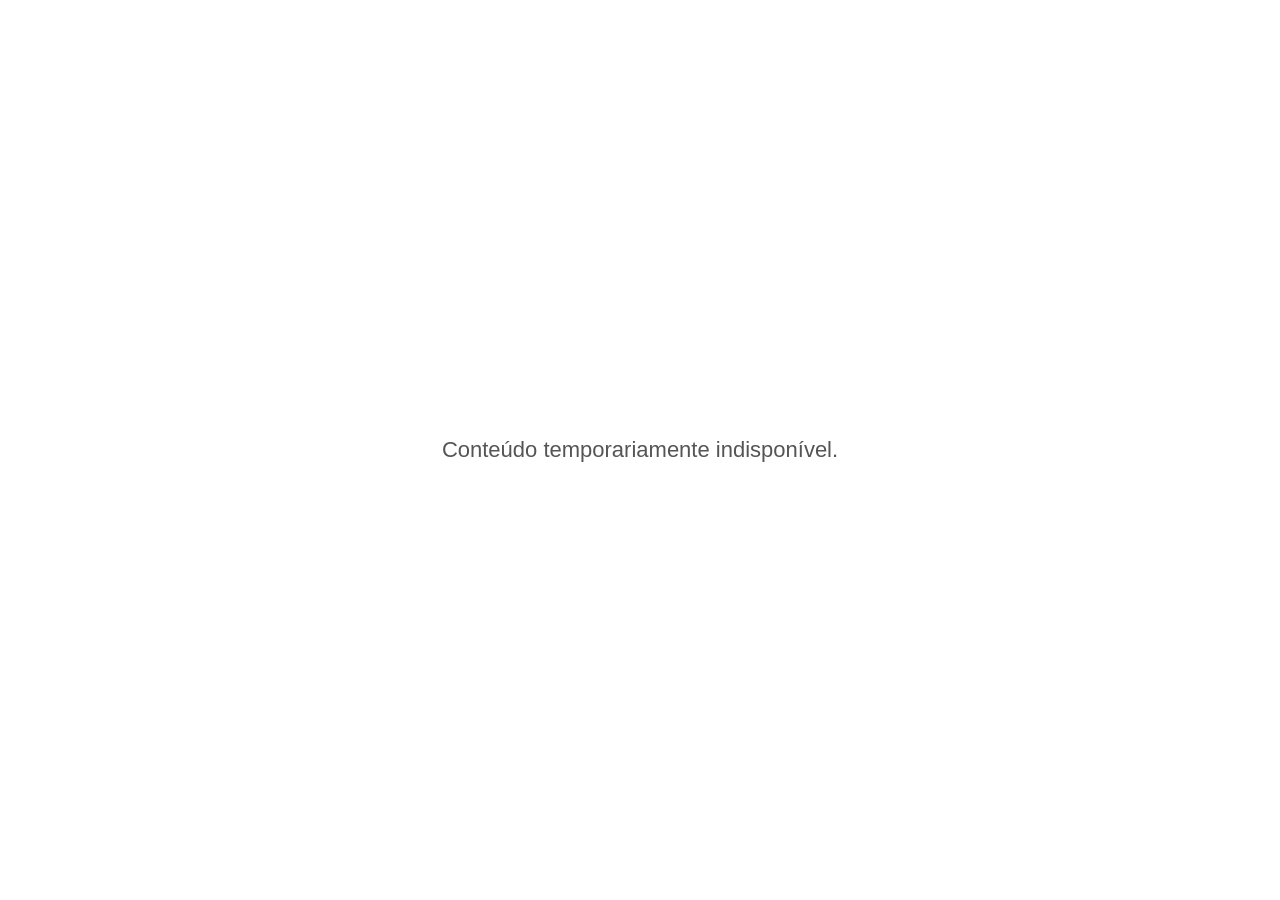
==== commit 8dffc992: "Página temporária de manutenção Updated HTML structure and added temporary content message." ====
--- a/index.html
+++ b/index.html
@@ -1,283 +1,34 @@
-<!doctype html>
+<!DOCTYPE html>
 <html lang="pt-BR">
 <head>
-  <meta charset="utf-8" />
-  <meta name="viewport" content="width=device-width, initial-scale=1" />
-  <meta name="description" content="Integrare Soluções em TI — Datacenter, Cyber Segurança, Redes e Observabilidade, Serviços Gerenciados e Smart City." />
-  <meta name="theme-color" content="#08090b" />
-  <title>Integrare Soluções em TI</title>
-  <link rel="icon" href="assets/logo-integrare-black.png" />
-  <link rel="preconnect" href="https://fonts.googleapis.com">
-  <link rel="preconnect" href="https://fonts.gstatic.com" crossorigin>
-  <link href="https://fonts.googleapis.com/css2?family=Inter:wght@400;500;600;700;800&family=Manrope:wght@500;600;700;800&display=swap" rel="stylesheet">
-  <link rel="stylesheet" href="styles.css" />
+  <meta charset="UTF-8">
+  <meta name="viewport" content="width=device-width, initial-scale=1.0">
+  <title>Conteúdo temporariamente indisponível</title>
+
+  <style>
+    *{
+      margin:0;
+      padding:0;
+      box-sizing:border-box;
+    }
+
+    body{
+      background:#fff;
+      display:flex;
+      justify-content:center;
+      align-items:center;
+      height:100vh;
+      font-family:Arial, Helvetica, sans-serif;
+      color:#555;
+    }
+
+    p{
+      font-size:22px;
+    }
+  </style>
 </head>
+
 <body>
-  <header class="site-header" id="topo">
-    <div class="container nav-wrap">
-      <a class="brand" href="#topo" aria-label="Integrare - início">
-        <img src="assets/logo-integrare-header-white-cropped.png" alt="Integrare Soluções em TI" />
-      </a>
-      <button class="menu-toggle" aria-label="Abrir menu" aria-expanded="false">☰</button>
-      <nav class="main-nav" aria-label="Navegação principal">
-        <a href="#solucoes">Soluções</a>
-        <a href="#diferenciais">Diferenciais</a>
-        <a href="#parceiros">Parceiros</a>
-        <a href="#historia">Nossa história</a>
-        <a href="#essencia">O que nos move</a>
-        <a class="nav-cta" href="#contato">Contato</a>
-      </nav>
-    </div>
-  </header>
-
-  <main>
-    <section class="hero">
-      <div class="hero-scene" aria-hidden="true">
-        <div class="hero-glow"></div>
-        <div class="hero-arc arc-a"></div>
-        <div class="hero-arc arc-b"></div>
-        <div class="hero-plane plane-a"></div>
-        <div class="hero-plane plane-b"></div>
-        <div class="hero-line line-a"></div>
-        <div class="hero-line line-b"></div>
-        <div class="hero-pulse pulse-a"></div>
-        <div class="hero-pulse pulse-b"></div>
-      </div>
-      <div class="container hero-grid">
-        <div class="hero-copy reveal">
-          <span class="eyebrow">Tecnologia • Estratégia • Pessoas</span>
-          <h1 class="editorial-headline">Conectamos tecnologia, estratégia e pessoas para construir soluções que geram resultados e relações de confiança.</h1>
-          <p>Soluções inteligentes em Tecnologia da Informação para organizações que valorizam desempenho, segurança e confiança.</p>
-          <div class="hero-actions">
-            <a class="btn btn-primary" href="#solucoes">Conheça nossas soluções</a>
-            <a class="btn btn-ghost" href="https://wa.me/5561991662258" target="_blank" rel="noreferrer">Fale com um especialista</a>
-          </div>
-        </div>
-        <div class="hero-signature reveal">
-          <span>Integrare</span>
-          <strong>Conectar aquilo que realmente importa.</strong>
-        </div>
-      </div>
-      <a class="scroll-cue" href="#solucoes" aria-label="Ir para soluções"><span></span>Role para explorar</a>
-    </section>
-
-    <section class="section section-intro" id="solucoes">
-      <div class="container">
-        <div class="section-head reveal">
-          <span class="eyebrow">Nossas soluções</span>
-          <h2 class="editorial-headline">Um portfólio preparado para ambientes críticos, seguros e em constante evolução.</h2>
-          <p>Nossa atuação está organizada em cinco pilares que conectam infraestrutura, proteção, visibilidade, sustentação e inovação urbana.</p>
-        </div>
-
-        <div class="solution-list">
-          <details class="solution-card reveal" open>
-            <summary><span>01</span><strong>Datacenter</strong><em>Infraestrutura para crescer com desempenho.</em><i>+</i></summary>
-            <div class="solution-content">
-              <p>Soluções voltadas à modernização, disponibilidade, desempenho e escalabilidade da infraestrutura tecnológica.</p>
-              <ul><li>Infraestrutura de TI</li><li>Virtualização</li><li>Armazenamento de Dados</li><li>Nuvem Híbrida e Multicloud</li></ul>
-            </div>
-          </details>
-          <details class="solution-card reveal">
-            <summary><span>02</span><strong>Cyber Segurança</strong><em>Proteção, continuidade e resiliência.</em><i>+</i></summary>
-            <div class="solution-content">
-              <p>Soluções para proteção de ambientes, continuidade operacional e fortalecimento da postura de segurança das organizações.</p>
-              <ul><li>Backup e Recuperação de Dados</li><li>Continuidade de Negócios</li><li>Segurança da Informação</li><li>Proteção contra Ransomware</li><li>Análise de Postura de Segurança</li></ul>
-            </div>
-          </details>
-          <details class="solution-card reveal">
-            <summary><span>03</span><strong>Redes e Observabilidade</strong><em>Conectividade com visibilidade de ponta a ponta.</em><i>+</i></summary>
-            <div class="solution-content">
-              <p>Soluções para conectividade, monitoramento e visibilidade dos ambientes de Tecnologia da Informação.</p>
-              <ul><li>Monitoramento e Observabilidade</li><li>Ativos de Rede</li><li>Redes Wireless (Wi‑Fi Corporativo)</li><li>SD-WAN</li><li>Network Access Control (NAC)</li><li>Gerenciamento de Redes</li><li>Performance e Diagnóstico de Rede</li></ul>
-            </div>
-          </details>
-          <details class="solution-card reveal">
-            <summary><span>04</span><strong>Serviços Gerenciados</strong><em>Sustentação especializada, todos os dias.</em><i>+</i></summary>
-            <div class="solution-content">
-              <p>Serviços especializados para sustentação, operação e evolução contínua dos ambientes de Tecnologia da Informação.</p>
-              <ul><li>Suporte Especializado</li></ul>
-            </div>
-          </details>
-          <details class="solution-card reveal">
-            <summary><span>05</span><strong>Smart City</strong><em>Tecnologia integrada a serviço das cidades.</em><i>+</i></summary>
-            <div class="solution-content">
-              <p>Soluções integradas para cidades inteligentes, conectando infraestrutura, conectividade, segurança, monitoramento e análise de dados para promover eficiência, inovação, sustentabilidade e qualidade de vida.</p>
-            </div>
-          </details>
-        </div>
-        <div class="section-return reveal"><a href="#topo" aria-label="Voltar ao início da página">↑ Voltar ao início</a></div>
-      </div>
-    </section>
-
-    <section class="impact-band" aria-label="Posicionamento Integrare">
-      <div class="impact-noise"></div>
-      <div class="container impact-grid reveal">
-        <p>Não entregamos tecnologia de forma isolada.</p>
-        <h2 class="editorial-headline">Integramos conhecimento, estratégia e relacionamentos para construir valor real.</h2>
-      </div>
-    </section>
-
-    <section class="section section-soft" id="diferenciais">
-      <div class="container">
-        <div class="section-head reveal">
-          <span class="eyebrow">Como fazemos</span>
-          <h2 class="editorial-headline">Tecnologia orientada ao negócio. Relações orientadas pela confiança.</h2>
-        </div>
-        <div class="cards-grid">
-          <article class="info-card reveal"><b>01</b><h3>Atendimento consultivo</h3><p>Ouvimos antes de propor e alinhamos cada recomendação às necessidades reais do cliente.</p></article>
-          <article class="info-card reveal"><b>02</b><h3>Excelência técnica</h3><p>Aplicamos conhecimento, boas práticas e atualização contínua em cada projeto.</p></article>
-          <article class="info-card reveal"><b>03</b><h3>Relacionamentos duradouros</h3><p>Construímos parcerias com proximidade, clareza e compromisso com resultados.</p></article>
-          <article class="info-card reveal"><b>04</b><h3>Agilidade e comprometimento</h3><p>Respondemos com responsabilidade e senso de urgência, sem abrir mão da qualidade.</p></article>
-          <article class="info-card reveal"><b>05</b><h3>Soluções orientadas ao negócio</h3><p>A tecnologia é aplicada para gerar valor, eficiência, segurança e continuidade.</p></article>
-          <article class="info-card reveal"><b>06</b><h3>Ética e transparência</h3><p>Conduzimos relações com integridade, respeito e coerência entre promessa e entrega.</p></article>
-        </div>
-        <div class="section-return reveal"><a href="#topo" aria-label="Voltar ao início da página">↑ Voltar ao início</a></div>
-      </div>
-    </section>
-
-    <section class="section partner-section" id="parceiros">
-      <div class="container">
-        <div class="section-head partner-intro reveal">
-          <span class="eyebrow">Ecossistema de parceiros</span>
-          <h2 class="editorial-headline">Soluções consistentes nascem de alianças sólidas.</h2>
-          <p>Atuamos em parceria com fabricantes e distribuidores reconhecidos, conectando tecnologias consolidadas às necessidades específicas de cada organização.</p>
-        </div>
-
-        <div class="partner-panel reveal">
-          <div class="partner-group-head">
-            <span>Fabricantes</span>
-            <p>Tecnologias selecionadas por inovação, confiabilidade e capacidade de gerar valor.</p>
-          </div>
-          <div class="partner-cards" aria-label="Fabricantes parceiros">
-            <article class="partner-card"><div class="partner-logo"><img src="https://upload.wikimedia.org/wikipedia/commons/e/e4/NetApp_%282020%29.svg" alt="Logo NetApp" loading="lazy"></div><p>Armazenamento corporativo e gestão inteligente de dados.</p></article>
-            <article class="partner-card"><div class="partner-logo"><img src="https://upload.wikimedia.org/wikipedia/commons/c/c5/Veeam_logo.svg" alt="Logo Veeam" loading="lazy"></div><p>Proteção de dados, recuperação e continuidade de negócios.</p></article>
-            <article class="partner-card"><div class="partner-logo"><img src="https://images.seeklogo.com/logo-png/54/1/exagrid-logo-png_seeklogo-545967.png" alt="Logo ExaGrid" loading="lazy"></div><p>Armazenamento inteligente para backup, recuperação rápida de dados e proteção contra ransomware.</p></article>
-            <article class="partner-card"><div class="partner-logo"><img src="https://upload.wikimedia.org/wikipedia/commons/6/62/Fortinet_logo.svg" alt="Logo Fortinet" loading="lazy"></div><p>Segurança cibernética integrada, proteção de redes e gestão de ativos de rede.</p></article>
-            <article class="partner-card"><div class="partner-logo"><img src="https://upload.wikimedia.org/wikipedia/commons/3/33/SentinelOne_logo.svg" alt="Logo SentinelOne" loading="lazy"></div><p>Cibersegurança autônoma com inteligência artificial para proteção, detecção e resposta a ameaças.</p></article>
-            <article class="partner-card"><div class="partner-logo"><img src="https://upload.wikimedia.org/wikipedia/commons/1/1d/Super_Micro_Computer_Logo.svg" alt="Logo Supermicro" loading="lazy"></div><p>Infraestrutura de alto desempenho para datacenter.</p></article>
-            <article class="partner-card"><div class="partner-logo"><img src="https://upload.wikimedia.org/wikipedia/commons/6/63/Quantum_Corporation_logo.svg" alt="Logo Quantum" loading="lazy"></div><p>Armazenamento de grandes volumes de dados, backup e proteção da informação.</p></article>
-          </div>
-        </div>
-
-        <div class="distributor-wrap reveal">
-          <div class="partner-group-head distributor-heading">
-            <span>Distribuidor estratégico</span>
-            <p>Relacionamentos que fortalecem agilidade, disponibilidade e competitividade.</p>
-          </div>
-          <article class="partner-card partner-card-featured"><div class="partner-logo"><img src="https://www.adistec.com/ResourcePackages/Adistec/assets/dist/images/adistec.svg" alt="Logo Adistec" loading="lazy"></div><p>Distribuição de soluções de tecnologia com suporte comercial, técnico e capacitação para o ecossistema de fabricantes parceiros.</p></article>
-        </div>
-        <div class="section-return reveal"><a href="#topo" aria-label="Voltar ao início da página">↑ Voltar ao início</a></div>
-      </div>
-    </section>
-
-    <section class="section history" id="historia">
-      <div class="container history-grid">
-        <div class="history-title reveal"><span class="eyebrow">Nossa história</span><h2 class="editorial-headline">Mais importante que quando começamos é por que escolhemos existir.</h2></div>
-        <div class="history-copy reveal">
-          <p>A Integrare nasceu do desejo de construir uma empresa de tecnologia que fosse além da entrega de soluções.</p>
-          <p>Acreditamos que a verdadeira transformação acontece quando conhecimento técnico, compromisso e relacionamento caminham juntos. Por isso, escolhemos construir uma empresa fundamentada na confiança, na ética e na excelência.</p>
-          <p>Nossa trajetória nasce da experiência acumulada ao longo de anos de atuação no mercado de Tecnologia da Informação, aliada ao propósito de oferecer uma atuação próxima, consultiva e comprometida com as reais necessidades de cada cliente.</p>
-          <p>Seguimos escrevendo nossa história com a convicção de que relacionamentos sólidos são tão importantes quanto a excelência técnica e de que os melhores resultados nascem da confiança construída em cada entrega.</p>
-        </div>
-        <div class="section-return section-return-dark reveal"><a href="#topo" aria-label="Voltar ao início da página">↑ Voltar ao início</a></div>
-      </div>
-    </section>
-
-    <section class="essence" id="essencia">
-      <div class="essence-opening">
-        <div class="container reveal">
-          <div class="moving-words" aria-label="Pessoas, confiança e propósito">
-            <span>Pessoas.</span><span>Confiança.</span><span>Propósito.</span>
-          </div>
-          <h2>O que nos move</h2>
-        </div>
-      </div>
-
-      <div class="container essence-content">
-        <article class="purpose-block reveal">
-          <span class="eyebrow">Propósito</span>
-          <h3 class="editorial-headline">Conectar tecnologia, pessoas e confiança para gerar soluções que fortaleçam organizações e construam relacionamentos duradouros.</h3>
-        </article>
-
-        <div class="direction-grid">
-          <article class="direction-card reveal">
-            <span>Missão</span>
-            <h3>Transformar desafios em oportunidades por meio da tecnologia.</h3>
-            <p>Apoiar organizações na superação de seus desafios de negócio por meio de soluções de Tecnologia da Informação que gerem valor real, combinando excelência técnica, ética, comprometimento, eficiência e relações de confiança.</p>
-          </article>
-          <article class="direction-card reveal">
-            <span>Visão</span>
-            <h3>Olhar para o futuro com responsabilidade.</h3>
-            <p>Ser reconhecida como uma referência em soluções de Tecnologia da Informação, destacando-se pela excelência técnica, pela confiança construída com clientes e parceiros e pela capacidade de transformar desafios em resultados sustentáveis.</p>
-          </article>
-        </div>
-
-        <div class="values-head reveal">
-          <span class="eyebrow">Nossos valores</span>
-          <h3 class="editorial-headline">Princípios que orientam cada escolha, relação e entrega.</h3>
-        </div>
-        <div class="values-grid">
-          <article class="value-card reveal"><span>01</span><h4>Ética</h4><p>Agimos com honestidade, respeito e responsabilidade em todas as relações.</p></article>
-          <article class="value-card reveal"><span>02</span><h4>Integridade</h4><p>Fazemos o que é certo, mesmo quando ninguém está olhando.</p></article>
-          <article class="value-card reveal"><span>03</span><h4>Transparência</h4><p>Construímos relações baseadas na clareza, na verdade e na confiança.</p></article>
-          <article class="value-card reveal"><span>04</span><h4>Comprometimento</h4><p>Assumimos cada projeto como uma responsabilidade nossa.</p></article>
-          <article class="value-card reveal"><span>05</span><h4>Excelência</h4><p>Buscamos qualidade técnica e melhoria contínua em tudo o que entregamos.</p></article>
-          <article class="value-card reveal"><span>06</span><h4>Inovação</h4><p>Transformamos conhecimento em soluções que geram impacto para nossos clientes.</p></article>
-          <article class="value-card reveal"><span>07</span><h4>Valorização das Pessoas</h4><p>Acreditamos que equipes respeitadas, reconhecidas e valorizadas constroem empresas mais fortes.</p></article>
-          <article class="value-card reveal"><span>08</span><h4>Foco no Cliente</h4><p>Compreendemos o contexto de cada organização para entregar soluções aderentes às suas necessidades.</p></article>
-          <article class="value-card value-card-honor reveal"><span>09</span><h4>Honra</h4><p>Honramos pessoas, compromissos e relacionamentos. A confiança é construída diariamente por meio da coerência entre aquilo que prometemos e aquilo que entregamos.</p></article>
-        </div>
-      </div>
-
-      <div class="culture-panel">
-        <div class="container culture-grid reveal">
-          <div>
-            <span class="eyebrow">Nossa cultura</span>
-            <h3 class="editorial-headline">Excelência técnica ao lado da excelência humana.</h3>
-          </div>
-          <div class="culture-copy">
-            <p>Na Integrare, construímos relacionamentos baseados em respeito, confiança, transparência e responsabilidade, cultivando um ambiente onde pessoas são valorizadas, reconhecidas e incentivadas a crescer.</p>
-            <p>Nossa cultura se traduz em atitudes diárias: cumprir compromissos, agir com integridade, servir com excelência e tratar cada cliente, parceiro e colaborador com dignidade.</p>
-          </div>
-        </div>
-      </div>
-      <div class="container"><div class="section-return section-return-dark reveal"><a href="#topo" aria-label="Voltar ao início da página">↑ Voltar ao início</a></div></div>
-    </section>
-
-    <section class="manifesto">
-      <div class="manifesto-line" aria-hidden="true"></div>
-      <div class="container reveal">
-        <p class="manifesto-words">Tecnologia. <span>Honra.</span> Confiança.</p>
-        <blockquote>“Resultados constroem empresas. Honra constrói pessoas. E empresas são feitas de pessoas.”</blockquote>
-        <p>A Integrare entrega tecnologia. A honra é a forma como ela escolheu entregar.</p>
-      </div>
-    </section>
-
-    <section class="section contact" id="contato">
-      <div class="container contact-box reveal">
-        <div>
-          <span class="eyebrow">Vamos conversar</span>
-          <h2 class="editorial-headline">A Integrare existe para conectar aquilo que realmente importa.</h2>
-          <p>Conte-nos sobre o seu desafio. Vamos construir a próxima solução juntos.</p>
-        </div>
-        <div class="contact-actions">
-          <a class="btn btn-primary" href="https://wa.me/5561991662258" target="_blank" rel="noreferrer">WhatsApp comercial</a>
-          <a class="btn btn-dark" href="mailto:comercial@integrareti.com.br">Enviar e-mail</a>
-        </div>
-      </div>
-    </section>
-  </main>
-
-  <footer class="footer">
-    <div class="container footer-grid">
-      <img src="assets/logo-integrare-white.png" alt="Integrare Soluções em TI" />
-      <div><strong>Contato</strong><a href="tel:+5561991662258">(61) 99166-2258</a><a href="mailto:comercial@integrareti.com.br">comercial@integrareti.com.br</a></div>
-      <div><strong>Endereço</strong><span>Fusion Work & Live – Sala 1708</span><span>Brasília – Distrito Federal</span></div>
-      <div><strong>Institucional</strong><a href="politica-de-privacidade.html">Política de Privacidade</a></div>
-    </div>
-    <div class="container footer-bottom"><span>© <span id="year"></span> Integrare Soluções em TI.</span><span>Tecnologia. Honra. Confiança.</span></div>
-  </footer>
-
-  <script src="script.js"></script>
+    <p>Conteúdo temporariamente indisponível.</p>
 </body>
 </html>
